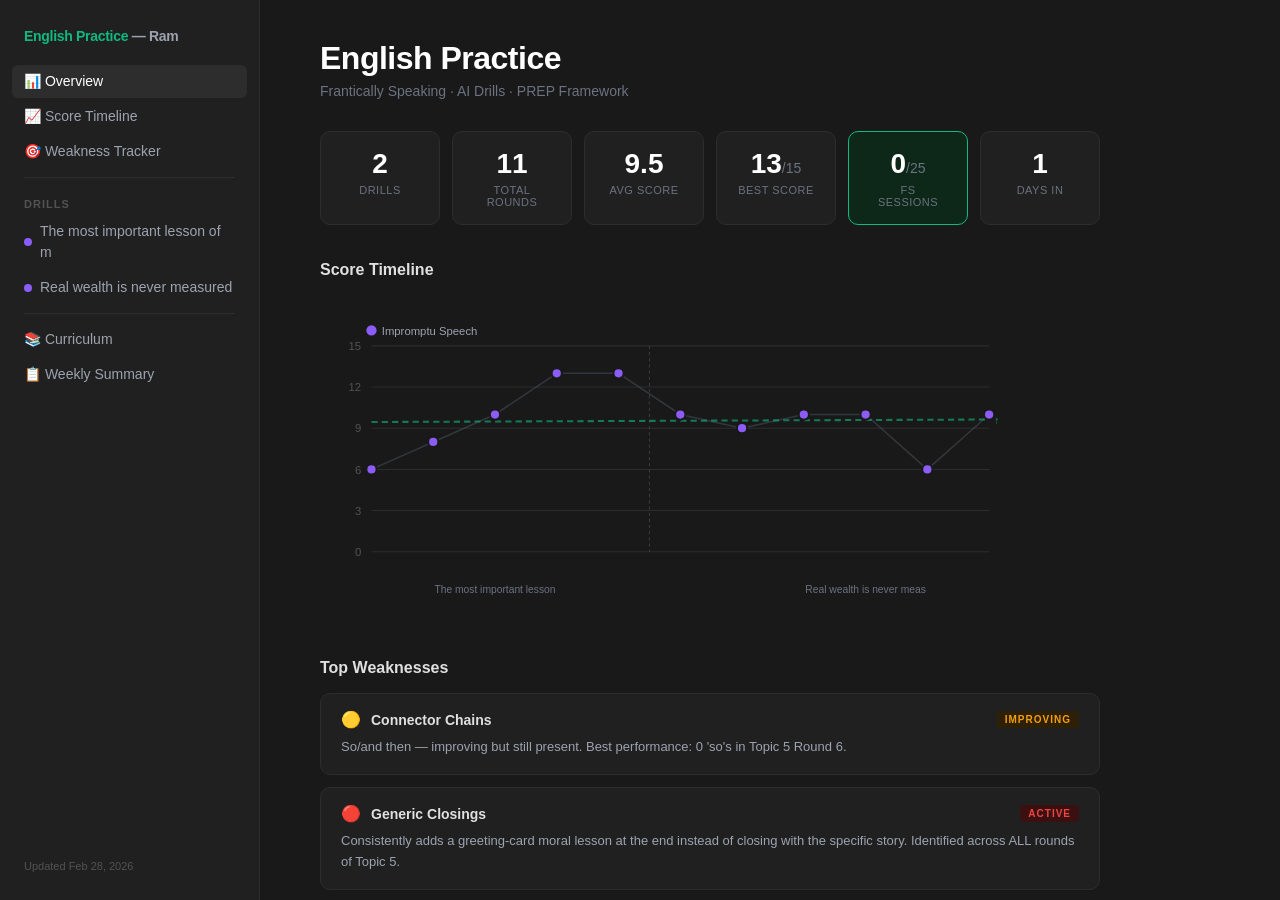
==== index.html @ d9304870 "Initial English Practice dashboard" ====
<!DOCTYPE html>
<html lang="en">
<head>
    <meta charset="UTF-8">
    <meta name="viewport" content="width=device-width, initial-scale=1.0">
    <meta name="robots" content="noindex, nofollow, noarchive">
    <meta name="referrer" content="no-referrer">
    <title>English Practice — Ram's Dashboard</title>
    <style>
        * { margin: 0; padding: 0; box-sizing: border-box; }

        body {
            font-family: -apple-system, BlinkMacSystemFont, 'Segoe UI', Roboto, sans-serif;
            background: #191919;
            color: #e0e0e0;
            height: 100vh;
            overflow: hidden;
        }

        .layout { display: flex; height: 100vh; }

        /* Sidebar */
        .sidebar {
            width: 260px;
            min-width: 260px;
            background: #202020;
            border-right: 1px solid #2d2d2d;
            padding: 20px 12px;
            overflow-y: auto;
            display: flex;
            flex-direction: column;
        }
        .sidebar-brand {
            padding: 8px 12px 20px;
            font-size: 14px;
            font-weight: 700;
            color: #9ca3af;
            letter-spacing: -0.3px;
        }
        .sidebar-brand span { color: #10b981; }
        .sidebar-link {
            display: flex;
            align-items: center;
            gap: 8px;
            padding: 6px 12px;
            margin: 1px 0;
            color: #9ca3af;
            text-decoration: none;
            font-size: 14px;
            border-radius: 6px;
            transition: all 0.15s;
            line-height: 1.5;
            cursor: pointer;
        }
        .sidebar-link:hover { background: #2d2d2d; color: #e0e0e0; }
        .sidebar-link.active { background: #2d2d2d; color: #ffffff; }
        .sidebar-dot {
            width: 8px; height: 8px;
            border-radius: 50%;
            display: inline-block;
            flex-shrink: 0;
        }
        .sidebar-section-label {
            padding: 12px 12px 4px;
            font-size: 11px;
            font-weight: 700;
            color: #525252;
            letter-spacing: 1px;
        }
        .sidebar-divider {
            height: 1px;
            background: #2d2d2d;
            margin: 8px 12px;
        }
        .sidebar-footer {
            margin-top: auto;
            padding: 16px 12px 8px;
            font-size: 11px;
            color: #525252;
        }

        /* Content */
        .content {
            flex: 1;
            overflow-y: auto;
            padding: 40px 60px;
        }

        /* Pages */
        .page {
            display: none;
            max-width: 780px;
            animation: fadeIn 0.2s;
        }
        .page.active { display: block; }
        @keyframes fadeIn { from { opacity: 0; } to { opacity: 1; } }

        .page-title {
            font-size: 32px;
            font-weight: 700;
            color: #ffffff;
            margin-bottom: 6px;
            letter-spacing: -0.5px;
        }
        .page-meta {
            font-size: 14px;
            color: #6b7280;
            margin-bottom: 32px;
        }

        /* Stats Bar */
        .stats-bar {
            display: flex;
            gap: 12px;
            margin-bottom: 36px;
            flex-wrap: wrap;
        }
        .stat-card {
            background: #202020;
            border: 1px solid #2d2d2d;
            border-radius: 10px;
            padding: 16px 20px;
            min-width: 100px;
            flex: 1;
            text-align: center;
        }
        .stat-card.accent {
            border-color: #10b981;
            background: #0d2818;
        }
        .stat-value {
            font-size: 28px;
            font-weight: 700;
            color: #ffffff;
        }
        .stat-max {
            font-size: 14px;
            color: #6b7280;
            font-weight: 400;
        }
        .stat-label {
            font-size: 11px;
            color: #6b7280;
            margin-top: 4px;
            letter-spacing: 0.5px;
            text-transform: uppercase;
        }

        /* Score Chart */
        .score-chart {
            width: 100%;
            max-width: 700px;
            margin: 20px 0;
        }
        .score-dot {
            cursor: pointer;
            transition: r 0.15s;
        }
        .score-dot:hover {
            r: 8;
        }

        /* Tooltip */
        .chart-tooltip {
            position: fixed;
            background: #2d2d2d;
            border: 1px solid #4b5563;
            border-radius: 6px;
            padding: 8px 12px;
            font-size: 12px;
            color: #e0e0e0;
            pointer-events: none;
            display: none;
            z-index: 100;
            white-space: pre-line;
            max-width: 300px;
        }

        /* Weakness Cards */
        .weakness-grid {
            display: flex;
            flex-direction: column;
            gap: 12px;
        }
        .weakness-card {
            background: #202020;
            border: 1px solid #2d2d2d;
            border-radius: 10px;
            padding: 16px 20px;
        }
        .weakness-header {
            display: flex;
            align-items: center;
            gap: 10px;
            margin-bottom: 8px;
        }
        .weakness-icon { font-size: 16px; }
        .weakness-name {
            font-weight: 600;
            color: #e0e0e0;
            font-size: 14px;
            flex: 1;
        }
        .weakness-status {
            font-size: 10px;
            font-weight: 700;
            letter-spacing: 1px;
            padding: 3px 8px;
            border-radius: 4px;
        }
        .status-active { background: #3b1010; color: #ef4444; }
        .status-improving { background: #2d2006; color: #f59e0b; }
        .status-resolved { background: #0d2818; color: #10b981; }
        .weakness-desc {
            font-size: 13px;
            color: #9ca3af;
            line-height: 1.6;
        }

        /* Drill History */
        .drill-item {
            background: #202020;
            border: 1px solid #2d2d2d;
            border-radius: 10px;
            margin-bottom: 10px;
            overflow: hidden;
            cursor: pointer;
            transition: border-color 0.15s;
        }
        .drill-item:hover { border-color: #4b5563; }
        .drill-header {
            display: flex;
            align-items: center;
            gap: 12px;
            padding: 14px 20px;
        }
        .drill-color {
            width: 4px;
            height: 36px;
            border-radius: 2px;
            flex-shrink: 0;
        }
        .drill-info { flex: 1; }
        .drill-topic {
            font-size: 14px;
            font-weight: 600;
            color: #e0e0e0;
        }
        .drill-meta {
            font-size: 12px;
            color: #6b7280;
            margin-top: 2px;
        }
        .drill-chevron {
            color: #525252;
            font-size: 14px;
            transition: transform 0.2s;
        }
        .drill-item.expanded .drill-chevron { transform: rotate(180deg); }
        .drill-details {
            display: none;
            padding: 0 20px 20px 36px;
        }
        .drill-item.expanded .drill-details { display: block; }
        .drill-improvement {
            font-size: 13px;
            color: #10b981;
            margin-bottom: 12px;
            font-weight: 500;
        }
        .drill-key-msg {
            font-size: 13px;
            color: #a78bfa;
            margin-bottom: 16px;
            font-style: italic;
        }

        /* Round Bars */
        .drill-rounds { margin-bottom: 16px; }
        .round-row {
            display: flex;
            align-items: center;
            gap: 10px;
            margin-bottom: 6px;
        }
        .round-label {
            font-size: 11px;
            color: #6b7280;
            width: 60px;
            flex-shrink: 0;
        }
        .round-bar-track {
            flex: 1;
            height: 8px;
            background: #2d2d2d;
            border-radius: 4px;
            overflow: hidden;
        }
        .round-bar-fill {
            height: 100%;
            border-radius: 4px;
            transition: width 0.3s;
        }
        .round-score {
            font-size: 11px;
            color: #9ca3af;
            width: 40px;
            text-align: right;
            flex-shrink: 0;
        }

        /* Corrections */
        .drill-corrections, .drill-remaining {
            font-size: 13px;
            color: #9ca3af;
            margin-bottom: 10px;
            line-height: 1.6;
        }
        .drill-corrections strong { color: #10b981; }
        .drill-remaining strong { color: #f59e0b; }
        .drill-corrections ul, .drill-remaining ul {
            margin: 6px 0 0 20px;
        }
        .drill-corrections li, .drill-remaining li {
            margin-bottom: 4px;
        }

        /* Curriculum */
        .fs-progress { margin-bottom: 24px; }
        .fs-bar-container {
            height: 12px;
            background: #2d2d2d;
            border-radius: 6px;
            overflow: hidden;
            margin-bottom: 8px;
        }
        .fs-bar-fill {
            height: 100%;
            background: linear-gradient(90deg, #10b981, #34d399);
            border-radius: 6px;
            transition: width 0.5s;
        }
        .fs-bar-label {
            font-size: 12px;
            color: #6b7280;
        }

        .module-grid {
            display: grid;
            grid-template-columns: 1fr 1fr;
            gap: 14px;
            margin-bottom: 32px;
        }
        .module-card {
            background: #202020;
            border: 1px solid #2d2d2d;
            border-radius: 10px;
            padding: 18px;
        }
        .module-header {
            display: flex;
            justify-content: space-between;
            align-items: center;
            margin-bottom: 6px;
        }
        .module-num {
            font-size: 11px;
            font-weight: 700;
            color: #525252;
            letter-spacing: 1px;
            text-transform: uppercase;
        }
        .module-badge {
            font-size: 10px;
            font-weight: 600;
            padding: 2px 8px;
            border-radius: 4px;
        }
        .module-badge.drillable { background: #0d2818; color: #10b981; }
        .module-badge.coach-only { background: #1e1b4b; color: #818cf8; }
        .module-title {
            font-size: 15px;
            font-weight: 600;
            color: #e0e0e0;
            margin-bottom: 10px;
        }
        .module-items {
            font-size: 12px;
            color: #9ca3af;
            line-height: 1.7;
            margin-left: 16px;
        }

        /* Oxford Scores */
        .oxford-section {
            margin-bottom: 32px;
        }
        .oxford-section h3 {
            font-size: 16px;
            color: #e0e0e0;
            margin-bottom: 12px;
        }
        .oxford-table {
            width: 100%;
            border-collapse: collapse;
            font-size: 13px;
        }
        .oxford-table th {
            text-align: left;
            padding: 8px 12px;
            border-bottom: 2px solid #2d2d2d;
            color: #6b7280;
            font-size: 11px;
            text-transform: uppercase;
            letter-spacing: 0.5px;
        }
        .oxford-table td {
            padding: 10px 12px;
            border-bottom: 1px solid #2d2d2d;
            color: #e0e0e0;
        }
        .cefr-badge {
            background: #1e3a5f;
            color: #60a5fa;
            padding: 2px 10px;
            border-radius: 4px;
            font-size: 12px;
            font-weight: 600;
        }

        /* Weekly */
        .weekly-heading {
            font-size: 16px;
            color: #e0e0e0;
            margin: 20px 0 10px;
        }
        .weekly-subheading {
            font-size: 14px;
            color: #9ca3af;
            margin: 14px 0 8px;
        }
        .weekly-item {
            font-size: 13px;
            color: #9ca3af;
            padding: 4px 0;
            line-height: 1.6;
        }
        .weekly-item strong { color: #e0e0e0; }
        .weekly-note {
            font-size: 13px;
            color: #e0e0e0;
            margin: 8px 0;
        }
        .weekly-text {
            font-size: 13px;
            color: #9ca3af;
            line-height: 1.6;
            margin: 4px 0;
        }
        .weekly-table-row {
            font-size: 12px;
            color: #9ca3af;
            padding: 6px 12px;
            background: #202020;
            border-radius: 4px;
            margin: 2px 0;
        }

        /* Empty State */
        .empty-state {
            text-align: center;
            padding: 40px;
            color: #525252;
            font-size: 14px;
        }

        /* Mobile */
        @media (max-width: 768px) {
            .sidebar { display: none; }
            .content { padding: 20px; }
            .stats-bar { flex-direction: column; }
            .stat-card { min-width: auto; }
            .module-grid { grid-template-columns: 1fr; }
            .page-title { font-size: 24px; }
        }

        /* Mobile nav toggle */
        .mobile-nav {
            display: none;
            position: fixed;
            top: 0; left: 0; right: 0;
            background: #202020;
            padding: 12px 16px;
            z-index: 50;
            border-bottom: 1px solid #2d2d2d;
        }
        .mobile-nav button {
            background: none;
            border: 1px solid #4b5563;
            color: #e0e0e0;
            padding: 6px 14px;
            border-radius: 6px;
            font-size: 13px;
            cursor: pointer;
            margin-right: 6px;
        }
        .mobile-nav button.active {
            background: #2d2d2d;
            border-color: #10b981;
        }
        @media (max-width: 768px) {
            .mobile-nav { display: flex; gap: 4px; overflow-x: auto; }
            .content { padding-top: 60px; }
        }
    </style>
</head>
<body>
    <div class="chart-tooltip" id="tooltip"></div>

    <div class="mobile-nav">
        <button class="active" onclick="showSection('overview')">Overview</button>
        <button onclick="showSection('timeline')">Scores</button>
        <button onclick="showSection('weaknesses')">Weaknesses</button>
        <button onclick="showSection('drills')">Drills</button>
        <button onclick="showSection('curriculum')">Curriculum</button>
    </div>

    <div class="layout">
        <div class="sidebar">
            <div class="sidebar-brand"><span>English Practice</span> — Ram</div>
            <a href="#overview" class="sidebar-link active" onclick="showSection('overview')">📊 Overview</a>
<a href="#timeline" class="sidebar-link" onclick="showSection('timeline')">📈 Score Timeline</a>
<a href="#weaknesses" class="sidebar-link" onclick="showSection('weaknesses')">🎯 Weakness Tracker</a>
<div class="sidebar-divider"></div>
<div class="sidebar-section-label">DRILLS</div>
<a href="#drill-0" class="sidebar-link" onclick="showSection('drills'); scrollToDrill(0)"><span class="sidebar-dot" style="background:#8b5cf6;"></span> The most important lesson of m</a>
<a href="#drill-1" class="sidebar-link" onclick="showSection('drills'); scrollToDrill(1)"><span class="sidebar-dot" style="background:#8b5cf6;"></span> Real wealth is never measured </a>
<div class="sidebar-divider"></div>
<a href="#curriculum" class="sidebar-link" onclick="showSection('curriculum')">📚 Curriculum</a>
<a href="#weekly" class="sidebar-link" onclick="showSection('weekly')">📋 Weekly Summary</a>

            <div class="sidebar-footer">Updated Feb 28, 2026</div>
        </div>
        <div class="content">

            <!-- Overview -->
            <div class="page active" id="overview">
                <div class="page-title">English Practice</div>
                <div class="page-meta">Frantically Speaking · AI Drills · PREP Framework</div>
                
    <div class="stats-bar">
        <div class="stat-card">
            <div class="stat-value">2</div>
            <div class="stat-label">Drills</div>
        </div>
        <div class="stat-card">
            <div class="stat-value">11</div>
            <div class="stat-label">Total Rounds</div>
        </div>
        <div class="stat-card">
            <div class="stat-value">9.5</div>
            <div class="stat-label">Avg Score</div>
        </div>
        <div class="stat-card">
            <div class="stat-value">13<span class="stat-max">/15</span></div>
            <div class="stat-label">Best Score</div>
        </div>
        <div class="stat-card accent">
            <div class="stat-value">0<span class="stat-max">/25</span></div>
            <div class="stat-label">FS Sessions</div>
        </div>
        <div class="stat-card">
            <div class="stat-value">1</div>
            <div class="stat-label">Days In</div>
        </div>
    </div>
    
                <div style="margin-bottom: 32px;">
                    <h3 style="font-size: 16px; color: #e0e0e0; margin-bottom: 16px;">Score Timeline</h3>
                    
    <svg viewBox="0 0 680 280" class="score-chart">
        <circle cx="50" cy="15" r="5" fill="#8b5cf6"/><text x="60" y="19" fill="#9ca3af" font-size="11">Impromptu Speech</text>
        <line x1="50" y1="230.0" x2="650" y2="230.0" stroke="#2d2d2d" stroke-width="1"/>
<text x="40" y="234.0" fill="#525252" font-size="11" text-anchor="end">0</text>
<line x1="50" y1="190.0" x2="650" y2="190.0" stroke="#2d2d2d" stroke-width="1"/>
<text x="40" y="194.0" fill="#525252" font-size="11" text-anchor="end">3</text>
<line x1="50" y1="150.0" x2="650" y2="150.0" stroke="#2d2d2d" stroke-width="1"/>
<text x="40" y="154.0" fill="#525252" font-size="11" text-anchor="end">6</text>
<line x1="50" y1="110.0" x2="650" y2="110.0" stroke="#2d2d2d" stroke-width="1"/>
<text x="40" y="114.0" fill="#525252" font-size="11" text-anchor="end">9</text>
<line x1="50" y1="70.0" x2="650" y2="70.0" stroke="#2d2d2d" stroke-width="1"/>
<text x="40" y="74.0" fill="#525252" font-size="11" text-anchor="end">12</text>
<line x1="50" y1="30.0" x2="650" y2="30.0" stroke="#2d2d2d" stroke-width="1"/>
<text x="40" y="34.0" fill="#525252" font-size="11" text-anchor="end">15</text>

        <line x1="320.0" y1="30" x2="320.0" y2="230" stroke="#3d3d3d" stroke-width="1" stroke-dasharray="3,3"/>

        <path d="M 50.0 150.0 L 110.0 123.33333333333333 L 170.0 96.66666666666669 L 230.0 56.66666666666666 L 290.0 56.66666666666666 L 350.0 96.66666666666669 L 410.0 110.0 L 470.0 96.66666666666669 L 530.0 96.66666666666669 L 590.0 150.0 L 650.0 96.66666666666669" fill="none" stroke="#4b5563" stroke-width="1.5" opacity="0.5"/>
        <line x1="50" y1="103.93939393939395" x2="650" y2="101.51515151515153" stroke="#10b981" stroke-width="2" stroke-dasharray="6,4" opacity="0.6"/>
        <text x="655" y="105.51515151515153" fill="#10b981" font-size="10" opacity="0.8">↑</text>
        <circle cx="50.0" cy="150.0" r="5" fill="#8b5cf6" stroke="#191919" stroke-width="2" class="score-dot" data-tip="The most important lesson of my life so  — Round 1\nScore: 6/15 (S:2 C:2 I:2)"/>
<circle cx="110.0" cy="123.33333333333333" r="5" fill="#8b5cf6" stroke="#191919" stroke-width="2" class="score-dot" data-tip="The most important lesson of my life so  — Round 2\nScore: 8/15 (S:3 C:2 I:3)"/>
<circle cx="170.0" cy="96.66666666666669" r="5" fill="#8b5cf6" stroke="#191919" stroke-width="2" class="score-dot" data-tip="The most important lesson of my life so  — Round 3\nScore: 10/15 (S:4 C:3 I:3)"/>
<circle cx="230.0" cy="56.66666666666666" r="5" fill="#8b5cf6" stroke="#191919" stroke-width="2" class="score-dot" data-tip="The most important lesson of my life so  — Round 4\nScore: 13/15 (S:5 C:4 I:4)"/>
<circle cx="290.0" cy="56.66666666666666" r="5" fill="#8b5cf6" stroke="#191919" stroke-width="2" class="score-dot" data-tip="The most important lesson of my life so  — Round 5\nScore: 13/15 (S:5 C:4 I:4)"/>
<circle cx="350.0" cy="96.66666666666669" r="5" fill="#8b5cf6" stroke="#191919" stroke-width="2" class="score-dot" data-tip="Real wealth is never measured in money o — Round 1\nScore: 10/15 (S:4 C:3 I:3)"/>
<circle cx="410.0" cy="110.0" r="5" fill="#8b5cf6" stroke="#191919" stroke-width="2" class="score-dot" data-tip="Real wealth is never measured in money o — Round 2\nScore: 9/15 (S:4 C:2 I:3)"/>
<circle cx="470.0" cy="96.66666666666669" r="5" fill="#8b5cf6" stroke="#191919" stroke-width="2" class="score-dot" data-tip="Real wealth is never measured in money o — Round 3\nScore: 10/15 (S:4 C:3 I:3)"/>
<circle cx="530.0" cy="96.66666666666669" r="5" fill="#8b5cf6" stroke="#191919" stroke-width="2" class="score-dot" data-tip="Real wealth is never measured in money o — Round 4\nScore: 10/15 (S:4 C:3 I:3)"/>
<circle cx="590.0" cy="150.0" r="5" fill="#8b5cf6" stroke="#191919" stroke-width="2" class="score-dot" data-tip="Real wealth is never measured in money o — Round 5\nScore: 6/15 (S:2 C:2 I:2)"/>
<circle cx="650.0" cy="96.66666666666669" r="5" fill="#8b5cf6" stroke="#191919" stroke-width="2" class="score-dot" data-tip="Real wealth is never measured in money o — Round 6\nScore: 10/15 (S:4 C:3 I:3)"/>

        <text x="170.0" y="270" fill="#6b7280" font-size="10" text-anchor="middle">The most important lesson</text>
<text x="530.0" y="270" fill="#6b7280" font-size="10" text-anchor="middle">Real wealth is never meas</text>

    </svg>
    
                </div>
                <h3 style="font-size: 16px; color: #e0e0e0; margin-bottom: 16px;">Top Weaknesses</h3>
                <div class="weakness-grid">
                    
        <div class="weakness-card">
            <div class="weakness-header">
                <span class="weakness-icon">🟡</span>
                <span class="weakness-name">Connector Chains</span>
                <span class="weakness-status status-improving">IMPROVING</span>
            </div>
            <div class="weakness-desc">So/and then — improving but still present. Best performance: 0 'so's in Topic 5 Round 6.</div>
        </div>
        
        <div class="weakness-card">
            <div class="weakness-header">
                <span class="weakness-icon">🔴</span>
                <span class="weakness-name">Generic Closings</span>
                <span class="weakness-status status-active">ACTIVE</span>
            </div>
            <div class="weakness-desc">Consistently adds a greeting-card moral lesson at the end instead of closing with the specific story. Identified across ALL rounds of Topic 5.</div>
        </div>
        
        <div class="weakness-card">
            <div class="weakness-header">
                <span class="weakness-icon">🔴</span>
                <span class="weakness-name">Word Confusion</span>
                <span class="weakness-status status-active">ACTIVE</span>
            </div>
            <div class="weakness-desc">'Position' vs 'possessions', 'angers' vs 'encourages'. Common L1 interference patterns.</div>
        </div>
        
        <div class="weakness-card">
            <div class="weakness-header">
                <span class="weakness-icon">🔴</span>
                <span class="weakness-name">Tense Consistency</span>
                <span class="weakness-status status-active">ACTIVE</span>
            </div>
            <div class="weakness-desc">Switches between past and present when telling stories. Needs to lock into past tense for narratives.</div>
        </div>
        
        <div class="weakness-card">
            <div class="weakness-header">
                <span class="weakness-icon">🟠</span>
                <span class="weakness-name">Overthinking</span>
                <span class="weakness-status status-active">ACTIVE</span>
            </div>
            <div class="weakness-desc">More rounds ≠ better. Round 5 of Topic 5 scored lowest (6/15) due to over-explaining. Best speeches are shorter.</div>
        </div>
        
                </div>
            </div>

            <!-- Score Timeline (full page) -->
            <div class="page" id="timeline">
                <div class="page-title">Score Timeline</div>
                <div class="page-meta">Every round of every drill, color-coded by type</div>
                
    <svg viewBox="0 0 680 280" class="score-chart">
        <circle cx="50" cy="15" r="5" fill="#8b5cf6"/><text x="60" y="19" fill="#9ca3af" font-size="11">Impromptu Speech</text>
        <line x1="50" y1="230.0" x2="650" y2="230.0" stroke="#2d2d2d" stroke-width="1"/>
<text x="40" y="234.0" fill="#525252" font-size="11" text-anchor="end">0</text>
<line x1="50" y1="190.0" x2="650" y2="190.0" stroke="#2d2d2d" stroke-width="1"/>
<text x="40" y="194.0" fill="#525252" font-size="11" text-anchor="end">3</text>
<line x1="50" y1="150.0" x2="650" y2="150.0" stroke="#2d2d2d" stroke-width="1"/>
<text x="40" y="154.0" fill="#525252" font-size="11" text-anchor="end">6</text>
<line x1="50" y1="110.0" x2="650" y2="110.0" stroke="#2d2d2d" stroke-width="1"/>
<text x="40" y="114.0" fill="#525252" font-size="11" text-anchor="end">9</text>
<line x1="50" y1="70.0" x2="650" y2="70.0" stroke="#2d2d2d" stroke-width="1"/>
<text x="40" y="74.0" fill="#525252" font-size="11" text-anchor="end">12</text>
<line x1="50" y1="30.0" x2="650" y2="30.0" stroke="#2d2d2d" stroke-width="1"/>
<text x="40" y="34.0" fill="#525252" font-size="11" text-anchor="end">15</text>

        <line x1="320.0" y1="30" x2="320.0" y2="230" stroke="#3d3d3d" stroke-width="1" stroke-dasharray="3,3"/>

        <path d="M 50.0 150.0 L 110.0 123.33333333333333 L 170.0 96.66666666666669 L 230.0 56.66666666666666 L 290.0 56.66666666666666 L 350.0 96.66666666666669 L 410.0 110.0 L 470.0 96.66666666666669 L 530.0 96.66666666666669 L 590.0 150.0 L 650.0 96.66666666666669" fill="none" stroke="#4b5563" stroke-width="1.5" opacity="0.5"/>
        <line x1="50" y1="103.93939393939395" x2="650" y2="101.51515151515153" stroke="#10b981" stroke-width="2" stroke-dasharray="6,4" opacity="0.6"/>
        <text x="655" y="105.51515151515153" fill="#10b981" font-size="10" opacity="0.8">↑</text>
        <circle cx="50.0" cy="150.0" r="5" fill="#8b5cf6" stroke="#191919" stroke-width="2" class="score-dot" data-tip="The most important lesson of my life so  — Round 1\nScore: 6/15 (S:2 C:2 I:2)"/>
<circle cx="110.0" cy="123.33333333333333" r="5" fill="#8b5cf6" stroke="#191919" stroke-width="2" class="score-dot" data-tip="The most important lesson of my life so  — Round 2\nScore: 8/15 (S:3 C:2 I:3)"/>
<circle cx="170.0" cy="96.66666666666669" r="5" fill="#8b5cf6" stroke="#191919" stroke-width="2" class="score-dot" data-tip="The most important lesson of my life so  — Round 3\nScore: 10/15 (S:4 C:3 I:3)"/>
<circle cx="230.0" cy="56.66666666666666" r="5" fill="#8b5cf6" stroke="#191919" stroke-width="2" class="score-dot" data-tip="The most important lesson of my life so  — Round 4\nScore: 13/15 (S:5 C:4 I:4)"/>
<circle cx="290.0" cy="56.66666666666666" r="5" fill="#8b5cf6" stroke="#191919" stroke-width="2" class="score-dot" data-tip="The most important lesson of my life so  — Round 5\nScore: 13/15 (S:5 C:4 I:4)"/>
<circle cx="350.0" cy="96.66666666666669" r="5" fill="#8b5cf6" stroke="#191919" stroke-width="2" class="score-dot" data-tip="Real wealth is never measured in money o — Round 1\nScore: 10/15 (S:4 C:3 I:3)"/>
<circle cx="410.0" cy="110.0" r="5" fill="#8b5cf6" stroke="#191919" stroke-width="2" class="score-dot" data-tip="Real wealth is never measured in money o — Round 2\nScore: 9/15 (S:4 C:2 I:3)"/>
<circle cx="470.0" cy="96.66666666666669" r="5" fill="#8b5cf6" stroke="#191919" stroke-width="2" class="score-dot" data-tip="Real wealth is never measured in money o — Round 3\nScore: 10/15 (S:4 C:3 I:3)"/>
<circle cx="530.0" cy="96.66666666666669" r="5" fill="#8b5cf6" stroke="#191919" stroke-width="2" class="score-dot" data-tip="Real wealth is never measured in money o — Round 4\nScore: 10/15 (S:4 C:3 I:3)"/>
<circle cx="590.0" cy="150.0" r="5" fill="#8b5cf6" stroke="#191919" stroke-width="2" class="score-dot" data-tip="Real wealth is never measured in money o — Round 5\nScore: 6/15 (S:2 C:2 I:2)"/>
<circle cx="650.0" cy="96.66666666666669" r="5" fill="#8b5cf6" stroke="#191919" stroke-width="2" class="score-dot" data-tip="Real wealth is never measured in money o — Round 6\nScore: 10/15 (S:4 C:3 I:3)"/>

        <text x="170.0" y="270" fill="#6b7280" font-size="10" text-anchor="middle">The most important lesson</text>
<text x="530.0" y="270" fill="#6b7280" font-size="10" text-anchor="middle">Real wealth is never meas</text>

    </svg>
    
            </div>

            <!-- Weakness Tracker -->
            <div class="page" id="weaknesses">
                <div class="page-title">Weakness Tracker</div>
                <div class="page-meta">Recurring patterns identified across drills</div>
                <div class="weakness-grid">
                    
        <div class="weakness-card">
            <div class="weakness-header">
                <span class="weakness-icon">🟡</span>
                <span class="weakness-name">Connector Chains</span>
                <span class="weakness-status status-improving">IMPROVING</span>
            </div>
            <div class="weakness-desc">So/and then — improving but still present. Best performance: 0 'so's in Topic 5 Round 6.</div>
        </div>
        
        <div class="weakness-card">
            <div class="weakness-header">
                <span class="weakness-icon">🔴</span>
                <span class="weakness-name">Generic Closings</span>
                <span class="weakness-status status-active">ACTIVE</span>
            </div>
            <div class="weakness-desc">Consistently adds a greeting-card moral lesson at the end instead of closing with the specific story. Identified across ALL rounds of Topic 5.</div>
        </div>
        
        <div class="weakness-card">
            <div class="weakness-header">
                <span class="weakness-icon">🔴</span>
                <span class="weakness-name">Word Confusion</span>
                <span class="weakness-status status-active">ACTIVE</span>
            </div>
            <div class="weakness-desc">'Position' vs 'possessions', 'angers' vs 'encourages'. Common L1 interference patterns.</div>
        </div>
        
        <div class="weakness-card">
            <div class="weakness-header">
                <span class="weakness-icon">🔴</span>
                <span class="weakness-name">Tense Consistency</span>
                <span class="weakness-status status-active">ACTIVE</span>
            </div>
            <div class="weakness-desc">Switches between past and present when telling stories. Needs to lock into past tense for narratives.</div>
        </div>
        
        <div class="weakness-card">
            <div class="weakness-header">
                <span class="weakness-icon">🟠</span>
                <span class="weakness-name">Overthinking</span>
                <span class="weakness-status status-active">ACTIVE</span>
            </div>
            <div class="weakness-desc">More rounds ≠ better. Round 5 of Topic 5 scored lowest (6/15) due to over-explaining. Best speeches are shorter.</div>
        </div>
        
                </div>
            </div>

            <!-- Drill History -->
            <div class="page" id="drills">
                <div class="page-title">Drill History</div>
                <div class="page-meta">Click to expand round-by-round details</div>
                
        <div class="drill-item" onclick="this.classList.toggle('expanded')">
            <div class="drill-header">
                <div class="drill-color" style="background: #8b5cf6;"></div>
                <div class="drill-info">
                    <div class="drill-topic">The most important lesson of my life so far</div>
                    <div class="drill-meta">Impromptu Speech · 2026-02-27 · 5 rounds · PREP (Point, Reason, Example, Point)</div>
                </div>
                <div class="drill-chevron">▾</div>
            </div>
            <div class="drill-details">
                <div class="drill-improvement">+7 (6 → 13, consistent at 13)</div>
                <div class="drill-key-msg">💡 Happiness should come from within, not from depending on others</div>
                <div class="drill-rounds">
                    
                <div class="round-row">
                    <span class="round-label">Round 1</span>
                    <div class="round-bar-track">
                        <div class="round-bar-fill" style="width: 40%; background: #8b5cf6;"></div>
                    </div>
                    <span class="round-score">6/15</span>
                </div>
                
                <div class="round-row">
                    <span class="round-label">Round 2</span>
                    <div class="round-bar-track">
                        <div class="round-bar-fill" style="width: 53%; background: #8b5cf6;"></div>
                    </div>
                    <span class="round-score">8/15</span>
                </div>
                
                <div class="round-row">
                    <span class="round-label">Round 3</span>
                    <div class="round-bar-track">
                        <div class="round-bar-fill" style="width: 66%; background: #8b5cf6;"></div>
                    </div>
                    <span class="round-score">10/15</span>
                </div>
                
                <div class="round-row">
                    <span class="round-label">Round 4</span>
                    <div class="round-bar-track">
                        <div class="round-bar-fill" style="width: 86%; background: #8b5cf6;"></div>
                    </div>
                    <span class="round-score">13/15</span>
                </div>
                
                <div class="round-row">
                    <span class="round-label">Round 5</span>
                    <div class="round-bar-track">
                        <div class="round-bar-fill" style="width: 86%; background: #8b5cf6;"></div>
                    </div>
                    <span class="round-score">13/15</span>
                </div>
                
                </div>
                <div class="drill-corrections"><strong>Corrections Applied:</strong><ul><li>Stopped circular answers — picked one idea and stuck with it</li><li>Added specific personal story instead of generic statements</li><li>Reduced connector chains (so/and then) from 8+ to 1</li><li>Clean PREP structure by Round 4</li></ul></div>
                <div class="drill-remaining"><strong>Still Working On:</strong> Closing still hedges — needs to end with conviction, not softening</div>
            </div>
        </div>
        
        <div class="drill-item" onclick="this.classList.toggle('expanded')">
            <div class="drill-header">
                <div class="drill-color" style="background: #8b5cf6;"></div>
                <div class="drill-info">
                    <div class="drill-topic">Real wealth is never measured in money or possessions</div>
                    <div class="drill-meta">Impromptu Speech · 2026-02-27 · 6 rounds · PREP (Point, Reason, Example, Point)</div>
                </div>
                <div class="drill-chevron">▾</div>
            </div>
            <div class="drill-details">
                <div class="drill-improvement">Baseline 10, dipped to 6 (overthinking), recovered to 10</div>
                <div class="drill-key-msg">💡 Real wealth is kindness — cricket story, brother who encouraged him</div>
                <div class="drill-rounds">
                    
                <div class="round-row">
                    <span class="round-label">Round 1</span>
                    <div class="round-bar-track">
                        <div class="round-bar-fill" style="width: 66%; background: #8b5cf6;"></div>
                    </div>
                    <span class="round-score">10/15</span>
                </div>
                
                <div class="round-row">
                    <span class="round-label">Round 2</span>
                    <div class="round-bar-track">
                        <div class="round-bar-fill" style="width: 60%; background: #8b5cf6;"></div>
                    </div>
                    <span class="round-score">9/15</span>
                </div>
                
                <div class="round-row">
                    <span class="round-label">Round 3</span>
                    <div class="round-bar-track">
                        <div class="round-bar-fill" style="width: 66%; background: #8b5cf6;"></div>
                    </div>
                    <span class="round-score">10/15</span>
                </div>
                
                <div class="round-row">
                    <span class="round-label">Round 4</span>
                    <div class="round-bar-track">
                        <div class="round-bar-fill" style="width: 66%; background: #8b5cf6;"></div>
                    </div>
                    <span class="round-score">10/15</span>
                </div>
                
                <div class="round-row">
                    <span class="round-label">Round 5</span>
                    <div class="round-bar-track">
                        <div class="round-bar-fill" style="width: 40%; background: #8b5cf6;"></div>
                    </div>
                    <span class="round-score">6/15</span>
                </div>
                
                <div class="round-row">
                    <span class="round-label">Round 6</span>
                    <div class="round-bar-track">
                        <div class="round-bar-fill" style="width: 66%; background: #8b5cf6;"></div>
                    </div>
                    <span class="round-score">10/15</span>
                </div>
                
                </div>
                <div class="drill-corrections"><strong>Corrections Applied:</strong><ul><li>Fixed 'angers' to 'encourages' (meaning-changing word error)</li><li>Added specific person and story (cricket brother)</li><li>Eliminated 'so' starters by Round 6 (zero in Round 6)</li><li>PREP structure consistent</li></ul></div>
                <div class="drill-remaining"><strong>Still Working On:</strong><ul><li>Keeps adding generic moral lesson at the end instead of trusting the story to land</li><li>'Position' vs 'possessions' — corrected 4 times, not yet fixed</li><li>Past tense slips ('I love' instead of 'I loved', 'though I am' instead of 'though I was')</li><li>Overthinking leads to longer/weaker responses (Round 5 = 6/15)</li></ul></div>
            </div>
        </div>
        
            </div>

            <!-- Curriculum -->
            <div class="page" id="curriculum">
                <div class="page-title">Frantically Speaking</div>
                <div class="page-meta">25-session 1:1 program with Coach Chaitu</div>
                
    <div class="fs-progress">
        <div class="fs-bar-container">
            <div class="fs-bar-fill" style="width: 0%;"></div>
        </div>
        <div class="fs-bar-label">0 / 25 sessions completed (0%)</div>
    </div>
    <div class="module-grid">
        
        <div class="module-card">
            <div class="module-header">
                <span class="module-num">Module 1</span>
                <span class="module-badge drillable">AI + Coach</span>
            </div>
            <div class="module-title">Confident Communication &amp; Habit Formation</div>
            <ul class="module-items"><li>3 C's of public speaking: Confidence, Clarity, Conciseness</li><li>Communication skills myths &amp; mistakes</li><li>Structuring content to express thoughts in the most effective way</li><li>Getting rid of umm's and ahh's (and other filler words)</li><li>Habit Formation — Applying techniques from Atomic Habits</li></ul>
        </div>
        
        <div class="module-card">
            <div class="module-header">
                <span class="module-num">Module 2</span>
                <span class="module-badge drillable">AI + Coach</span>
            </div>
            <div class="module-title">Grammar — Language Learning &amp; Acquisition</div>
            <ul class="module-items"><li>Understanding grammar sequence</li><li>Getting rid of common grammatical sins</li><li>Parts of speech</li><li>Sentence formation</li><li>Daily mini-tasks for acquiring and learning grammar usage</li></ul>
        </div>
        
        <div class="module-card">
            <div class="module-header">
                <span class="module-num">Module 3</span>
                <span class="module-badge drillable">AI + Coach</span>
            </div>
            <div class="module-title">Vocabulary &amp; Business English</div>
            <ul class="module-items"><li>Expanding current vocabulary</li><li>Active and Passive Voice</li><li>Power Words and Positive Phrasing</li><li>Business words, phrases, and idioms</li><li>Business Tenses</li></ul>
        </div>
        
        <div class="module-card">
            <div class="module-header">
                <span class="module-num">Module 4</span>
                <span class="module-badge coach-only">Coach Only</span>
            </div>
            <div class="module-title">Body Language &amp; Listening Skills</div>
            <ul class="module-items"><li>Power poses to look more commanding while speaking</li><li>Functional gesturing — how to use your hands correctly while speaking</li><li>Understanding the power &amp; use of facial expressions</li><li>Understanding Active and Deep Listening</li></ul>
        </div>
        
        <div class="module-card">
            <div class="module-header">
                <span class="module-num">Module 5</span>
                <span class="module-badge coach-only">Coach Only</span>
            </div>
            <div class="module-title">Pronunciation &amp; Accent Neutralization</div>
            <ul class="module-items"><li>Syllable Stress and Word Stress</li><li>Understanding 44 Phonemes</li><li>Noun and Verb Stress</li><li>Getting rid of accent flaws</li><li>Neutralize your accent to sound more polished</li><li>URL: https://edition.cnn.com/audio</li><li>Listen to CNN audio daily for at least 15 minutes</li><li>Focus on how anchors structure sentences, transitions, and vocabulary</li><li>URL: https://www.oxfordonlineenglish.com/english-level-test</li><li>Take all tests:</li><li>Record scores in `progress/weekly_summary.md`</li><li>Topic 1: &quot;Will Artificial Intelligence replace most human jobs?&quot;</li><li>Topic 2: &quot;The impact of social media on mental health&quot;</li><li>Practice structuring 2-minute responses for each</li></ul>
        </div>
        
    </div>
    
                
    <div class="oxford-section">
        <h3>Oxford Baseline Assessment</h3>
        <table class="oxford-table">
            <thead><tr><th>Test</th><th>Score</th><th>%</th><th>CEFR</th></tr></thead>
            <tbody>
        <tr>
            <td>Listening</td>
            <td>18/24</td>
            <td>75%</td>
            <td><span class="cefr-badge">B1 (Intermediate)</span></td>
        </tr>
        
        <tr>
            <td>Vocabulary</td>
            <td>24/40</td>
            <td>60%</td>
            <td><span class="cefr-badge">B1 (Intermediate)</span></td>
        </tr>
        
        <tr>
            <td>Grammar</td>
            <td>31/40</td>
            <td>77.5%</td>
            <td><span class="cefr-badge">B1 (Intermediate)</span></td>
        </tr>
        </tbody>
        </table>
    </div>
    
            </div>

            <!-- Weekly Summary -->
            <div class="page" id="weekly">
                <div class="page-title">Weekly Summary</div>
                <div class="page-meta">Updated every Sunday during weekly review</div>
                <p class="weekly-text">Track weekly progress here. Updated every Sunday during weekly session.</p><p class="weekly-text">---</p><h3 class="weekly-heading">Baseline Assessment — Feb 22, 2026 (Oxford Online English)</h3><div class="weekly-table-row">Test · Score · Percentage · CEFR Level</div><p class="weekly-text">|------|-------|-----------|------------|</p><div class="weekly-table-row">Listening · 18/24 · 75% · B1 (Intermediate)</div><div class="weekly-table-row">Vocabulary · 24/40 · 60% · B1 (Intermediate)</div><div class="weekly-table-row">Grammar · 31/40 · 77.5% · B1 (Intermediate)</div><div class="weekly-table-row">Reading · — · — · Not taken yet</div><p class="weekly-text">**Summary:** Solid B1 across the board. Listening &gt; Vocabulary. Goal is to reach B2 (Upper Intermediate) by end of Frantically Speaking program.</p><p class="weekly-text">---</p>
            </div>

        </div>
    </div>

    <script>
        function showSection(id) {
            document.querySelectorAll('.page').forEach(p => p.classList.remove('active'));
            document.querySelectorAll('.sidebar-link').forEach(l => l.classList.remove('active'));
            const page = document.getElementById(id);
            if (page) page.classList.add('active');
            const link = document.querySelector(`[onclick*="'${id}'"]`);
            if (link) link.classList.add('active');
            // Mobile buttons
            document.querySelectorAll('.mobile-nav button').forEach(b => b.classList.remove('active'));
            const mBtn = document.querySelector(`.mobile-nav button[onclick*="'${id}'"]`);
            if (mBtn) mBtn.classList.add('active');
        }

        function scrollToDrill(i) {
            setTimeout(() => {
                const items = document.querySelectorAll('.drill-item');
                if (items[i]) {
                    items[i].scrollIntoView({ behavior: 'smooth', block: 'center' });
                    items[i].classList.add('expanded');
                }
            }, 100);
        }

        // Tooltip for score dots
        const tooltip = document.getElementById('tooltip');
        document.querySelectorAll('.score-dot').forEach(dot => {
            dot.addEventListener('mouseenter', e => {
                tooltip.textContent = dot.getAttribute('data-tip').replace(/\\n/g, '\n');
                tooltip.style.display = 'block';
                tooltip.style.left = e.clientX + 12 + 'px';
                tooltip.style.top = e.clientY - 10 + 'px';
            });
            dot.addEventListener('mouseleave', () => {
                tooltip.style.display = 'none';
            });
            dot.addEventListener('mousemove', e => {
                tooltip.style.left = e.clientX + 12 + 'px';
                tooltip.style.top = e.clientY - 10 + 'px';
            });
        });
    </script>
</body>
</html>
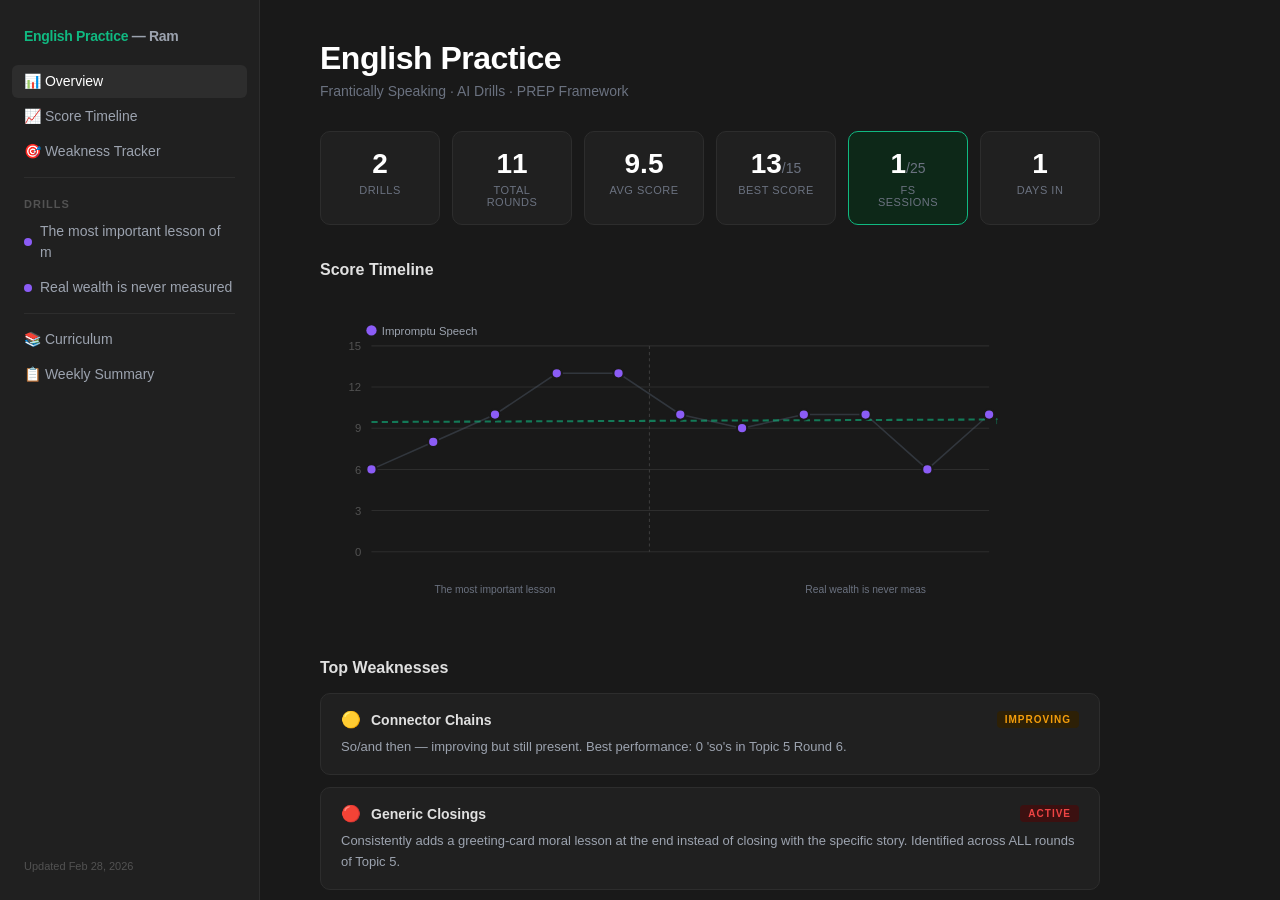
==== commit ba20b4fe: "Update: Session 1 completed (1/25)" ====
--- a/index.html
+++ b/index.html
@@ -566,7 +566,7 @@
             <div class="stat-label">Best Score</div>
         </div>
         <div class="stat-card accent">
-            <div class="stat-value">0<span class="stat-max">/25</span></div>
+            <div class="stat-value">1<span class="stat-max">/25</span></div>
             <div class="stat-label">FS Sessions</div>
         </div>
         <div class="stat-card">
@@ -907,9 +907,9 @@
                 
     <div class="fs-progress">
         <div class="fs-bar-container">
-            <div class="fs-bar-fill" style="width: 0%;"></div>
-        </div>
-        <div class="fs-bar-label">0 / 25 sessions completed (0%)</div>
+            <div class="fs-bar-fill" style="width: 4%;"></div>
+        </div>
+        <div class="fs-bar-label">1 / 25 sessions completed (4%)</div>
     </div>
     <div class="module-grid">
         
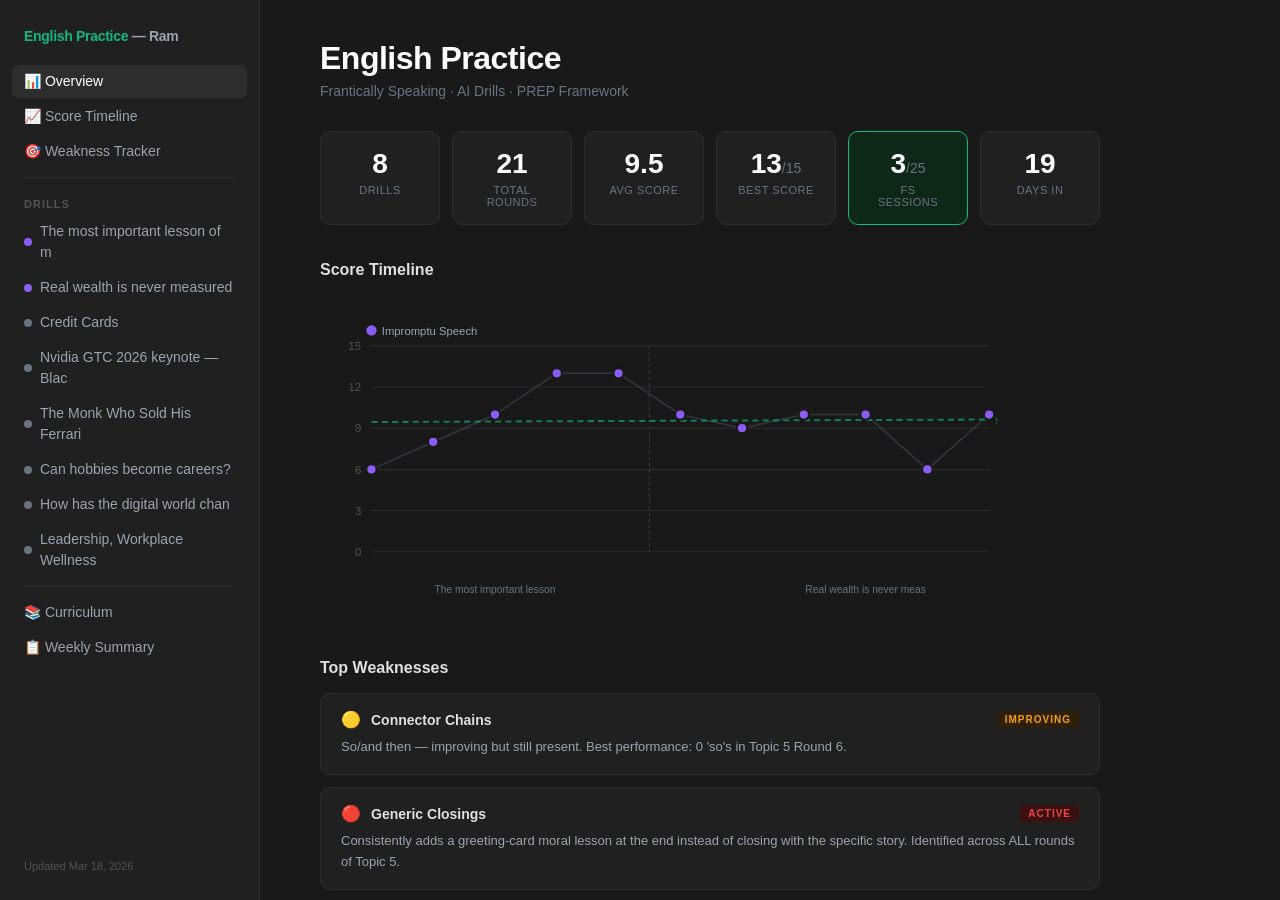
==== commit 8bfe3ff6: "Update dashboard — Session 3 with Ann logged (2.4/5 avg) - Full Session 3 transcript: JAM (leadershi" ====
--- a/index.html
+++ b/index.html
@@ -535,11 +535,17 @@
 <div class="sidebar-section-label">DRILLS</div>
 <a href="#drill-0" class="sidebar-link" onclick="showSection('drills'); scrollToDrill(0)"><span class="sidebar-dot" style="background:#8b5cf6;"></span> The most important lesson of m</a>
 <a href="#drill-1" class="sidebar-link" onclick="showSection('drills'); scrollToDrill(1)"><span class="sidebar-dot" style="background:#8b5cf6;"></span> Real wealth is never measured </a>
+<a href="#drill-2" class="sidebar-link" onclick="showSection('drills'); scrollToDrill(2)"><span class="sidebar-dot" style="background:#6b7280;"></span> Credit Cards</a>
+<a href="#drill-3" class="sidebar-link" onclick="showSection('drills'); scrollToDrill(3)"><span class="sidebar-dot" style="background:#6b7280;"></span> Nvidia GTC 2026 keynote — Blac</a>
+<a href="#drill-4" class="sidebar-link" onclick="showSection('drills'); scrollToDrill(4)"><span class="sidebar-dot" style="background:#6b7280;"></span> The Monk Who Sold His Ferrari </a>
+<a href="#drill-5" class="sidebar-link" onclick="showSection('drills'); scrollToDrill(5)"><span class="sidebar-dot" style="background:#6b7280;"></span> Can hobbies become careers?</a>
+<a href="#drill-6" class="sidebar-link" onclick="showSection('drills'); scrollToDrill(6)"><span class="sidebar-dot" style="background:#6b7280;"></span> How has the digital world chan</a>
+<a href="#drill-7" class="sidebar-link" onclick="showSection('drills'); scrollToDrill(7)"><span class="sidebar-dot" style="background:#6b7280;"></span> Leadership, Workplace Wellness</a>
 <div class="sidebar-divider"></div>
 <a href="#curriculum" class="sidebar-link" onclick="showSection('curriculum')">📚 Curriculum</a>
 <a href="#weekly" class="sidebar-link" onclick="showSection('weekly')">📋 Weekly Summary</a>
 
-            <div class="sidebar-footer">Updated Feb 28, 2026</div>
+            <div class="sidebar-footer">Updated Mar 18, 2026</div>
         </div>
         <div class="content">
 
@@ -550,11 +556,11 @@
                 
     <div class="stats-bar">
         <div class="stat-card">
-            <div class="stat-value">2</div>
+            <div class="stat-value">8</div>
             <div class="stat-label">Drills</div>
         </div>
         <div class="stat-card">
-            <div class="stat-value">11</div>
+            <div class="stat-value">21</div>
             <div class="stat-label">Total Rounds</div>
         </div>
         <div class="stat-card">
@@ -566,11 +572,11 @@
             <div class="stat-label">Best Score</div>
         </div>
         <div class="stat-card accent">
-            <div class="stat-value">1<span class="stat-max">/25</span></div>
+            <div class="stat-value">3<span class="stat-max">/25</span></div>
             <div class="stat-label">FS Sessions</div>
         </div>
         <div class="stat-card">
-            <div class="stat-value">1</div>
+            <div class="stat-value">19</div>
             <div class="stat-label">Days In</div>
         </div>
     </div>
@@ -664,6 +670,51 @@
             <div class="weakness-desc">More rounds ≠ better. Round 5 of Topic 5 scored lowest (6/15) due to over-explaining. Best speeches are shorter.</div>
         </div>
         
+        <div class="weakness-card">
+            <div class="weakness-header">
+                <span class="weakness-icon">🔴</span>
+                <span class="weakness-name">No News Habit</span>
+                <span class="weakness-status status-active">ACTIVE</span>
+            </div>
+            <div class="weakness-desc">Improving — discussed Nvidia GTC and Oscars with Ann in Session 3. Nvidia was decent (prepped), Oscars was shaky (couldn't recall Michael B. Jordan's name). Prep = essential.</div>
+        </div>
+        
+        <div class="weakness-card">
+            <div class="weakness-header">
+                <span class="weakness-icon">🔴</span>
+                <span class="weakness-name">Hedging Language</span>
+                <span class="weakness-status status-active">ACTIVE</span>
+            </div>
+            <div class="weakness-desc">'Probably' appeared 6+ times in Session 3. Still a default crutch. Need direct statements.</div>
+        </div>
+        
+        <div class="weakness-card">
+            <div class="weakness-header">
+                <span class="weakness-icon">🔴</span>
+                <span class="weakness-name">Parroting Facts</span>
+                <span class="weakness-status status-active">ACTIVE</span>
+            </div>
+            <div class="weakness-desc">Repeats phrases without understanding them. Caught himself on 'first chip since the startup' — learned to question facts before repeating.</div>
+        </div>
+        
+        <div class="weakness-card">
+            <div class="weakness-header">
+                <span class="weakness-icon">🔴</span>
+                <span class="weakness-name">Personal Examples Are The Unlock</span>
+                <span class="weakness-status status-active">ACTIVE</span>
+            </div>
+            <div class="weakness-desc">Session 3 proved it definitively: Photography story = clarity 4. Krithin video calls = clarity 3. Abstract leadership = clarity 2. ALWAYS prep a personal example for each topic.</div>
+        </div>
+        
+        <div class="weakness-card">
+            <div class="weakness-header">
+                <span class="weakness-icon">🔴</span>
+                <span class="weakness-name">Self Practice Transfers</span>
+                <span class="weakness-status status-active">ACTIVE</span>
+            </div>
+            <div class="weakness-desc">Topics drilled in self-practice before Ann session scored highest. Digital transformation and hobbies→careers were both practiced same day — both landed. Prep works.</div>
+        </div>
+        
                 </div>
             </div>
 
@@ -762,6 +813,51 @@
             <div class="weakness-desc">More rounds ≠ better. Round 5 of Topic 5 scored lowest (6/15) due to over-explaining. Best speeches are shorter.</div>
         </div>
         
+        <div class="weakness-card">
+            <div class="weakness-header">
+                <span class="weakness-icon">🔴</span>
+                <span class="weakness-name">No News Habit</span>
+                <span class="weakness-status status-active">ACTIVE</span>
+            </div>
+            <div class="weakness-desc">Improving — discussed Nvidia GTC and Oscars with Ann in Session 3. Nvidia was decent (prepped), Oscars was shaky (couldn't recall Michael B. Jordan's name). Prep = essential.</div>
+        </div>
+        
+        <div class="weakness-card">
+            <div class="weakness-header">
+                <span class="weakness-icon">🔴</span>
+                <span class="weakness-name">Hedging Language</span>
+                <span class="weakness-status status-active">ACTIVE</span>
+            </div>
+            <div class="weakness-desc">'Probably' appeared 6+ times in Session 3. Still a default crutch. Need direct statements.</div>
+        </div>
+        
+        <div class="weakness-card">
+            <div class="weakness-header">
+                <span class="weakness-icon">🔴</span>
+                <span class="weakness-name">Parroting Facts</span>
+                <span class="weakness-status status-active">ACTIVE</span>
+            </div>
+            <div class="weakness-desc">Repeats phrases without understanding them. Caught himself on 'first chip since the startup' — learned to question facts before repeating.</div>
+        </div>
+        
+        <div class="weakness-card">
+            <div class="weakness-header">
+                <span class="weakness-icon">🔴</span>
+                <span class="weakness-name">Personal Examples Are The Unlock</span>
+                <span class="weakness-status status-active">ACTIVE</span>
+            </div>
+            <div class="weakness-desc">Session 3 proved it definitively: Photography story = clarity 4. Krithin video calls = clarity 3. Abstract leadership = clarity 2. ALWAYS prep a personal example for each topic.</div>
+        </div>
+        
+        <div class="weakness-card">
+            <div class="weakness-header">
+                <span class="weakness-icon">🔴</span>
+                <span class="weakness-name">Self Practice Transfers</span>
+                <span class="weakness-status status-active">ACTIVE</span>
+            </div>
+            <div class="weakness-desc">Topics drilled in self-practice before Ann session scored highest. Digital transformation and hobbies→careers were both practiced same day — both landed. Prep works.</div>
+        </div>
+        
                 </div>
             </div>
 
@@ -898,18 +994,138 @@
             </div>
         </div>
         
+        <div class="drill-item" onclick="this.classList.toggle('expanded')">
+            <div class="drill-header">
+                <div class="drill-color" style="background: #6b7280;"></div>
+                <div class="drill-info">
+                    <div class="drill-topic">Credit Cards</div>
+                    <div class="drill-meta">Discussion Class · 2026-03-09 · 0 rounds · </div>
+                </div>
+                <div class="drill-chevron">▾</div>
+            </div>
+            <div class="drill-details">
+                <div class="drill-improvement"></div>
+                <div class="drill-key-msg">💡 </div>
+                <div class="drill-rounds">
+                    
+                </div>
+                
+                
+            </div>
+        </div>
+        
+        <div class="drill-item" onclick="this.classList.toggle('expanded')">
+            <div class="drill-header">
+                <div class="drill-color" style="background: #6b7280;"></div>
+                <div class="drill-info">
+                    <div class="drill-topic">Nvidia GTC 2026 keynote — Blackwell, Groq 3 LPU, autonomous vehicles</div>
+                    <div class="drill-meta">News Discussion Drill · 2026-03-16 · 3 rounds · </div>
+                </div>
+                <div class="drill-chevron">▾</div>
+            </div>
+            <div class="drill-details">
+                <div class="drill-improvement">Structure improved across rounds. Core point first by Round 2. Still slipping on 'so' starters and sentence length.</div>
+                <div class="drill-key-msg">💡 </div>
+                <div class="drill-rounds">
+                    
+                </div>
+                <div class="drill-corrections"><strong>Corrections Applied:</strong><ul><li>3-sentence structure: what happened / why it matters / what I think</li><li>Avoided dodging CEO name — say 'Jensen Huang' or 'Nvidia's CEO'</li><li>Caught circular repetition: said 'Nvidia is not just AI' twice in Round 3</li></ul></div>
+                <div class="drill-remaining"><strong>Still Working On:</strong><ul><li>'So' starters — appeared twice in Round 3 despite awareness</li><li>Grammar: 'they have been built' instead of 'they have built'</li><li>Garbled sentence: 'move the world very speed and quicker'</li><li>Circular repetition still present — same point twice in one response</li></ul></div>
+            </div>
+        </div>
+        
+        <div class="drill-item" onclick="this.classList.toggle('expanded')">
+            <div class="drill-header">
+                <div class="drill-color" style="background: #6b7280;"></div>
+                <div class="drill-info">
+                    <div class="drill-topic">The Monk Who Sold His Ferrari — 3-question teach-back</div>
+                    <div class="drill-meta">Teach Back · 2026-03-17 · 0 rounds · Teach-back (What is it / One lesson / Recommend?)</div>
+                </div>
+                <div class="drill-chevron">▾</div>
+            </div>
+            <div class="drill-details">
+                <div class="drill-improvement"></div>
+                <div class="drill-key-msg">💡 </div>
+                <div class="drill-rounds">
+                    
+                </div>
+                
+                
+            </div>
+        </div>
+        
+        <div class="drill-item" onclick="this.classList.toggle('expanded')">
+            <div class="drill-header">
+                <div class="drill-color" style="background: #6b7280;"></div>
+                <div class="drill-info">
+                    <div class="drill-topic">Can hobbies become careers?</div>
+                    <div class="drill-meta">Jam Practice · 2026-03-17 · 2 rounds · JAM (Just A Minute)</div>
+                </div>
+                <div class="drill-chevron">▾</div>
+            </div>
+            <div class="drill-details">
+                <div class="drill-improvement">Round 2 scored lower — overthinking made sentences garbled. Simpler = better.</div>
+                <div class="drill-key-msg">💡 </div>
+                <div class="drill-rounds">
+                    
+                </div>
+                <div class="drill-corrections"><strong>Corrections Applied:</strong><ul><li>Round 1: 6 'so' starters flagged — worst count this session</li><li>Round 1: 'shoot my friends' — say 'photograph' outside photographer context</li><li>Round 2: 'come down into a serious career' — garbled phrasing from trying to sound impressive</li></ul></div>
+                <div class="drill-remaining"><strong>Still Working On:</strong><ul><li>'So' starters — 6 in round 1, still present in round 2</li><li>Overthinking leads to garbled sentences</li><li>Reaching for big words ('sheer intention', 'simple patterns') instead of plain language</li></ul></div>
+            </div>
+        </div>
+        
+        <div class="drill-item" onclick="this.classList.toggle('expanded')">
+            <div class="drill-header">
+                <div class="drill-color" style="background: #6b7280;"></div>
+                <div class="drill-info">
+                    <div class="drill-topic">How has the digital world changed the way we communicate?</div>
+                    <div class="drill-meta">Jam Practice · 2026-03-17 · 2 rounds · JAM (Just A Minute)</div>
+                </div>
+                <div class="drill-chevron">▾</div>
+            </div>
+            <div class="drill-details">
+                <div class="drill-improvement">Round 2 used a real example (parents' letters → Krithin video-calling grandparents). First time tonight a specific personal example landed.</div>
+                <div class="drill-key-msg">💡 </div>
+                <div class="drill-rounds">
+                    
+                </div>
+                <div class="drill-corrections"><strong>Corrections Applied:</strong><ul><li>Round 1: Talked about data speed instead of communication — off-topic</li><li>Round 2: Bookended with same generic sentence ('changed a lot' open and close)</li><li>Round 2: 'Present kids era' → 'my kids generation'</li></ul></div>
+                <div class="drill-remaining"><strong>Still Working On:</strong><ul><li>'So' starters — 3 per round average</li><li>'And then' chains — 3 in round 2</li><li>Opens and closes with same generic statement instead of trusting the example</li></ul></div>
+            </div>
+        </div>
+        
+        <div class="drill-item" onclick="this.classList.toggle('expanded')">
+            <div class="drill-header">
+                <div class="drill-color" style="background: #6b7280;"></div>
+                <div class="drill-info">
+                    <div class="drill-topic">Leadership, Workplace Wellness, Digital Transformation, Clubs &amp; Activities, Business English Vocabulary</div>
+                    <div class="drill-meta">Session With Ann · 2026-03-17 · 0 rounds · </div>
+                </div>
+                <div class="drill-chevron">▾</div>
+            </div>
+            <div class="drill-details">
+                <div class="drill-improvement"></div>
+                <div class="drill-key-msg">💡 </div>
+                <div class="drill-rounds">
+                    
+                </div>
+                
+                
+            </div>
+        </div>
+        
             </div>
 
             <!-- Curriculum -->
             <div class="page" id="curriculum">
                 <div class="page-title">Frantically Speaking</div>
-                <div class="page-meta">25-session 1:1 program with Coach Chaitu</div>
+                <div class="page-meta">25-session 1:1 program with Coach Ann</div>
                 
     <div class="fs-progress">
         <div class="fs-bar-container">
-            <div class="fs-bar-fill" style="width: 4%;"></div>
-        </div>
-        <div class="fs-bar-label">1 / 25 sessions completed (4%)</div>
+            <div class="fs-bar-fill" style="width: 12%;"></div>
+        </div>
+        <div class="fs-bar-label">3 / 25 sessions completed (12%)</div>
     </div>
     <div class="module-grid">
         
@@ -955,7 +1171,7 @@
                 <span class="module-badge coach-only">Coach Only</span>
             </div>
             <div class="module-title">Pronunciation &amp; Accent Neutralization</div>
-            <ul class="module-items"><li>Syllable Stress and Word Stress</li><li>Understanding 44 Phonemes</li><li>Noun and Verb Stress</li><li>Getting rid of accent flaws</li><li>Neutralize your accent to sound more polished</li><li>URL: https://edition.cnn.com/audio</li><li>Listen to CNN audio daily for at least 15 minutes</li><li>Focus on how anchors structure sentences, transitions, and vocabulary</li><li>URL: https://www.oxfordonlineenglish.com/english-level-test</li><li>Take all tests:</li><li>Record scores in `progress/weekly_summary.md`</li><li>Topic 1: &quot;Will Artificial Intelligence replace most human jobs?&quot;</li><li>Topic 2: &quot;The impact of social media on mental health&quot;</li><li>Practice structuring 2-minute responses for each</li></ul>
+            <ul class="module-items"><li>Syllable Stress and Word Stress</li><li>Understanding 44 Phonemes</li><li>Noun and Verb Stress</li><li>Getting rid of accent flaws</li><li>Neutralize your accent to sound more polished</li><li>URL: https://edition.cnn.com/audio</li><li>Listen to CNN audio daily for at least 15 minutes</li><li>Focus on how anchors structure sentences, transitions, and vocabulary</li><li>URL: https://www.oxfordonlineenglish.com/english-level-test</li><li>Take all tests:</li><li>Record scores in `progress/weekly_summary.md`</li><li>Topic 1: &quot;Will Artificial Intelligence replace most human jobs?&quot;</li><li>Topic 2: &quot;The impact of social media on mental health&quot;</li><li>Practice structuring 2-minute responses for each</li><li>Ann sent 2 topics — record structured speeches (intro → body → conclusion)</li><li>Follow the model speech format shown in class</li><li>PDF in `progress/Session Outline (Folder)/2nd Session (Non-Verbal Communication)/`</li><li>60% Kids Stories (read aloud to Krithin → retell in 3 sentences):</li><li>40% AI/Tech Articles (Edge Reader Mode — F9):</li><li>Be ready to retell 1 story + explain 1 article each session</li><li>Non-negotiable — Ann stressed reading daily multiple times</li><li>Edge Reader Mode: F9 on any article = clean text, no distractions</li></ul>
         </div>
         
     </div>
@@ -996,7 +1212,7 @@
             <div class="page" id="weekly">
                 <div class="page-title">Weekly Summary</div>
                 <div class="page-meta">Updated every Sunday during weekly review</div>
-                <p class="weekly-text">Track weekly progress here. Updated every Sunday during weekly session.</p><p class="weekly-text">---</p><h3 class="weekly-heading">Baseline Assessment — Feb 22, 2026 (Oxford Online English)</h3><div class="weekly-table-row">Test · Score · Percentage · CEFR Level</div><p class="weekly-text">|------|-------|-----------|------------|</p><div class="weekly-table-row">Listening · 18/24 · 75% · B1 (Intermediate)</div><div class="weekly-table-row">Vocabulary · 24/40 · 60% · B1 (Intermediate)</div><div class="weekly-table-row">Grammar · 31/40 · 77.5% · B1 (Intermediate)</div><div class="weekly-table-row">Reading · — · — · Not taken yet</div><p class="weekly-text">**Summary:** Solid B1 across the board. Listening &gt; Vocabulary. Goal is to reach B2 (Upper Intermediate) by end of Frantically Speaking program.</p><p class="weekly-text">---</p>
+                <p class="weekly-text">Track weekly progress here. Updated every Sunday during weekly session.</p><p class="weekly-text">---</p><h3 class="weekly-heading">Baseline Assessment — Feb 22, 2026 (Oxford Online English)</h3><div class="weekly-table-row">Test · Score · Percentage · CEFR Level</div><p class="weekly-text">|------|-------|-----------|------------|</p><div class="weekly-table-row">Listening · 18/24 · 75% · B1 (Intermediate)</div><div class="weekly-table-row">Vocabulary · 24/40 · 60% · B1 (Intermediate)</div><div class="weekly-table-row">Grammar · 31/40 · 77.5% · B1 (Intermediate)</div><div class="weekly-table-row">Reading · — · — · Not taken yet</div><p class="weekly-text">**Summary:** Solid B1 across the board. Listening &gt; Vocabulary. Goal is to reach B2 (Upper Intermediate) by end of Frantically Speaking program.</p><p class="weekly-text">---</p><h3 class="weekly-heading">Week 1 (Feb 22–28, 2026)</h3><div class="weekly-item"><strong>Session:</strong> 1 — Verbal Communication (homework practice with Claude)</div><div class="weekly-item"><strong>Drills completed:</strong> 2 impromptu speeches (5 + 6 rounds)</div><div class="weekly-item"><strong>Average score:</strong> 10/15 (structure/clarity/impact)</div><div class="weekly-item"><strong>Focus area:</strong> PREP framework, connector chains</div><div class="weekly-item"><strong>Top weakness:</strong> Circular answers, connector chains (&quot;so/and then&quot;), generic closings</div><div class="weekly-item"><strong>Improvement:</strong> Went from 6/15 to 13/15 within one drill session</div><div class="weekly-item"><strong>Key win:</strong> Honest scoring policy established — no kindness inflation</div><p class="weekly-text">---</p><h3 class="weekly-heading">Week 2 (Mar 3–9, 2026)</h3><div class="weekly-item"><strong>Session:</strong> 2 — Discussion Class (Credit Cards)</div><div class="weekly-item"><strong>Drills completed:</strong> 1 session (7 activities: free speaking, definition, distinction, vocabulary, structured speech, idioms, model reading)</div><div class="weekly-item"><strong>Average score:</strong> 2.5/5</div><div class="weekly-item"><strong>Focus area:</strong> Structured speech, vocabulary, idioms</div><div class="weekly-item"><strong>Top weakness:</strong> No news reading habit (blocked free speaking exercise), connector chains still heavy, circular repetition</div><div class="weekly-item"><strong>Improvement from Week 1:</strong> Used personal examples (10 credit cards story), attempted structure without prompting</div><div class="weekly-item"><strong>New weaknesses identified:</strong> Hedging language (&quot;probably&quot;, &quot;kind of&quot;), subject-verb agreement (&quot;people does&quot;), word confusion (&quot;vicious slope&quot;)</div><div class="weekly-item"><strong>Homework:</strong> 2 video speeches, read The Monk Who Sold His Ferrari, 2 news articles daily</div><div class="weekly-item"><strong>Next session:</strong> Tuesday Mar 10, 8 AM IST</div><div class="weekly-item"><strong>Next week focus:</strong> News reading habit, eliminating hedging words, proper intro/body/conclusion structure</div><p class="weekly-text">---</p><h3 class="weekly-heading">Week 3 (Mar 10–16, 2026)</h3><div class="weekly-item"><strong>Session:</strong> 3 — JAM (Just A Minute) — scheduled Monday Mar 16</div><div class="weekly-item"><strong>Drills completed:</strong> Reading plan established (60% kids stories / 40% news+AI articles)</div><div class="weekly-item"><strong>New daily habit:</strong> 1 kids story (Krithin bedtime) + 1 news/AI article (Edge Immersive Reader)</div><div class="weekly-item"><strong>Reading sources set up:</strong> Katha Kids, Storyberries, NPR, TLDR AI, The Batch</div><div class="weekly-item"><strong>Session 3 prep:</strong> JAM rules (no hesitation/repetition/deviation), Clubs &amp; Activities discussion, Business English vocabulary (collaboration, leadership, dedication, confidence, creativity, volunteering)</div><div class="weekly-item"><strong>Key decision:</strong> Stories serve double duty — Krithin gets story time, Ram gets speaking practice</div><div class="weekly-item"><strong>Teacher name correction:</strong> Ann (was incorrectly referred to as Chaitu in earlier notes)</div><div class="weekly-item"><strong>Edge Immersive Reader:</strong> F9 doesn't work on Mac — use book icon or right-click → &quot;Open in Immersive Reader&quot;</div><div class="weekly-item"><strong>Next session:</strong> Monday Mar 16 with Ann (Session 3 — JAM)</div><div class="weekly-item"><strong>Homework completed (Mar 16):</strong> </div><p class="weekly-text">- [x] 2 video speeches sent to Ann</p><p class="weekly-text">- [x] Read The Monk Who Sold His Ferrari</p><p class="weekly-text">- [x] Nvidia GTC news drill — 3 rounds, improved from 2/5 to 3/5</p><p class="weekly-text">- [x] Started vocabulary journal (`progress/vocabulary_journal.md`) — first word: &quot;ecstatic&quot;</p><p class="weekly-text">- [ ] Daily reading habit (kids stories + news) — in progress</p><p class="weekly-text">- [ ] Subscribe to TLDR AI + The Batch</p><p class="weekly-text">- [ ] Install Khan Academy Kids for Krithin</p><div class="weekly-item"><strong>New learned pattern:</strong> Question facts before repeating them (`~/.claude/learned/question-facts-before-repeating.md`)</div><div class="weekly-item"><strong>Self-practice drills (Mar 17 — Session 3 day):</strong> </div><p class="weekly-text">- Teach-back: &quot;The Monk Who Sold His Ferrari&quot; — avg 2.7/5. Buried point in 2/3 answers, circular repetition.</p><p class="weekly-text">- JAM #1: &quot;Can hobbies become careers?&quot; — R1: 2.3, R2: 1.7. 6 &quot;so&quot; starters in R1 (worst count). Overthinking = garbled.</p><p class="weekly-text">- JAM #2: &quot;How has the digital world changed communication?&quot; — R1: 2.0, R2: 2.7. Personal example landed (Krithin video-calling grandparents).</p><div class="weekly-item"><strong>Key insight (Mar 17):</strong> Specific personal examples are the unlock. Abstract statements add nothing. Simple words &gt; trying to sound impressive.</div><div class="weekly-item"><strong>Session 3 with Ann (Mar 17) — FULL TRANSCRIPT LOGGED:</strong> </div><div class="weekly-item"><strong>News:</strong> Nvidia GTC (decent, prepped) + Oscars (shaky, couldn't recall Michael B. Jordan)</div><div class="weekly-item"><strong>JAM topics:</strong> Leadership (2/5 — extremely circular), Workplace Wellness (2/5 — generic), Digital Transformation (3/5 — Krithin example landed)</div><div class="weekly-item"><strong>Discussion:</strong> Clubs &amp; Activities — 5 questions. Best answer: Photography → Rsquare Photography (4/5)</div><div class="weekly-item"><strong>Vocab sentences:</strong> collaboration, leadership, dedication, confidence, creativity, volunteering (3/5 grammar, wordy)</div><div class="weekly-item"><strong>Session avg:</strong> 2.4/5</div><div class="weekly-item"><strong>Proven pattern:</strong> Self-practice topics scored highest. Digital transformation + hobbies→careers were both drilled same day before Ann session.</div><div class="weekly-item">**Ann had to redirect repeatedly** — &quot;be more specific&quot;, &quot;give me an example&quot;, &quot;now conclude it&quot;</div><div class="weekly-item">**40+ &quot;so&quot; starters** across the session (worst count yet in a live session)</div>
             </div>
 
         </div>
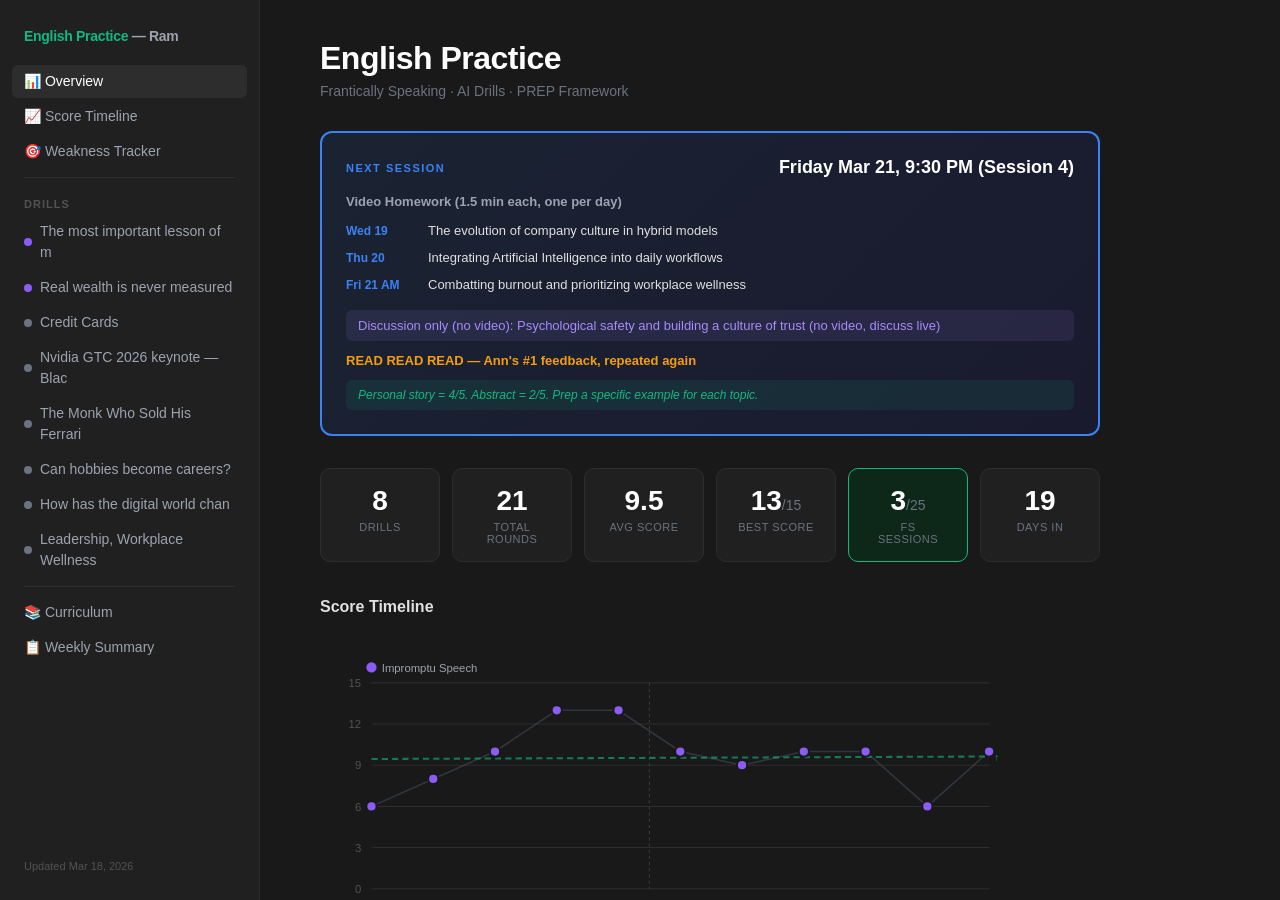
==== commit 91f7bbfa: "Add 'What's Next' card — shows upcoming session, video schedule, homework Co-Authored-By: Claude Opu" ====
--- a/index.html
+++ b/index.html
@@ -464,6 +464,80 @@
             background: #202020;
             border-radius: 4px;
             margin: 2px 0;
+        }
+
+        /* Next Session Card */
+        .next-session-card {
+            background: linear-gradient(135deg, #1a2332 0%, #1a1a2e 100%);
+            border: 2px solid #3b82f6;
+            border-radius: 12px;
+            padding: 24px;
+            margin-bottom: 32px;
+        }
+        .next-header {
+            display: flex;
+            justify-content: space-between;
+            align-items: center;
+            margin-bottom: 16px;
+        }
+        .next-label {
+            font-size: 11px;
+            font-weight: 700;
+            letter-spacing: 1.5px;
+            color: #3b82f6;
+            text-transform: uppercase;
+        }
+        .next-date {
+            font-size: 18px;
+            font-weight: 700;
+            color: #ffffff;
+        }
+        .next-body {
+            display: flex;
+            flex-direction: column;
+            gap: 12px;
+        }
+        .next-section-title {
+            font-size: 13px;
+            font-weight: 600;
+            color: #9ca3af;
+            margin-bottom: 8px;
+        }
+        .next-schedule-row {
+            display: flex;
+            align-items: center;
+            gap: 12px;
+            padding: 6px 0;
+        }
+        .next-day {
+            font-size: 12px;
+            font-weight: 700;
+            color: #3b82f6;
+            min-width: 70px;
+        }
+        .next-topic {
+            font-size: 13px;
+            color: #e0e0e0;
+        }
+        .next-discussion {
+            font-size: 13px;
+            color: #a78bfa;
+            padding: 8px 12px;
+            background: rgba(167, 139, 250, 0.1);
+            border-radius: 6px;
+        }
+        .next-reading {
+            font-size: 13px;
+            font-weight: 600;
+            color: #f59e0b;
+        }
+        .next-tip {
+            font-size: 12px;
+            color: #10b981;
+            padding: 8px 12px;
+            background: rgba(16, 185, 129, 0.1);
+            border-radius: 6px;
+            font-style: italic;
         }
 
         /* Empty State */
@@ -553,6 +627,38 @@
             <div class="page active" id="overview">
                 <div class="page-title">English Practice</div>
                 <div class="page-meta">Frantically Speaking · AI Drills · PREP Framework</div>
+                
+    <div class="next-session-card">
+        <div class="next-header">
+            <span class="next-label">NEXT SESSION</span>
+            <span class="next-date">Friday Mar 21, 9:30 PM (Session 4)</span>
+        </div>
+        <div class="next-body">
+            <div class="next-section">
+                <div class="next-section-title">Video Homework (1.5 min each, one per day)</div>
+                
+        <div class="next-schedule-row">
+            <span class="next-day">Wed 19</span>
+            <span class="next-topic">The evolution of company culture in hybrid models</span>
+        </div>
+        
+        <div class="next-schedule-row">
+            <span class="next-day">Thu 20</span>
+            <span class="next-topic">Integrating Artificial Intelligence into daily workflows</span>
+        </div>
+        
+        <div class="next-schedule-row">
+            <span class="next-day">Fri 21 AM</span>
+            <span class="next-topic">Combatting burnout and prioritizing workplace wellness</span>
+        </div>
+        
+            </div>
+            <div class="next-discussion">Discussion only (no video): Psychological safety and building a culture of trust (no video, discuss live)</div>
+            <div class="next-reading">READ READ READ — Ann's #1 feedback, repeated again</div>
+            <div class="next-tip">Personal story = 4/5. Abstract = 2/5. Prep a specific example for each topic.</div>
+        </div>
+    </div>
+    
                 
     <div class="stats-bar">
         <div class="stat-card">
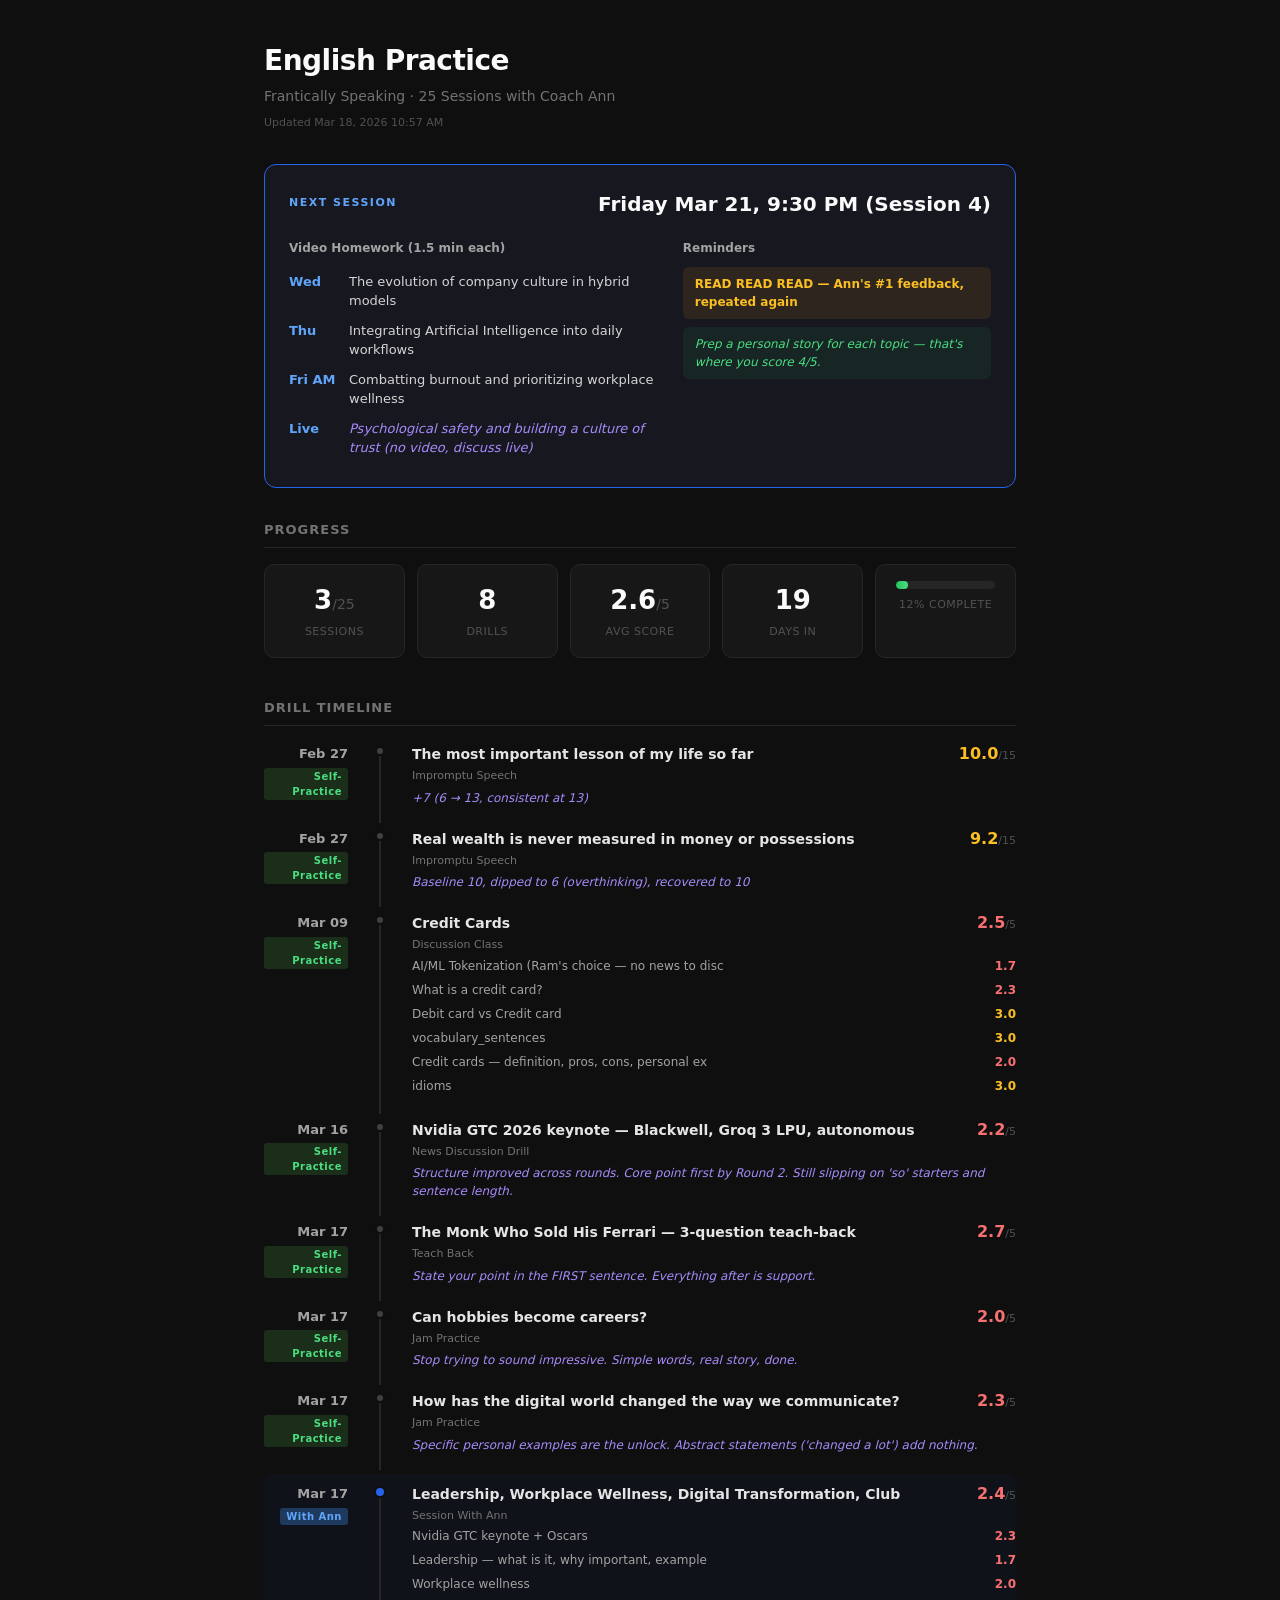
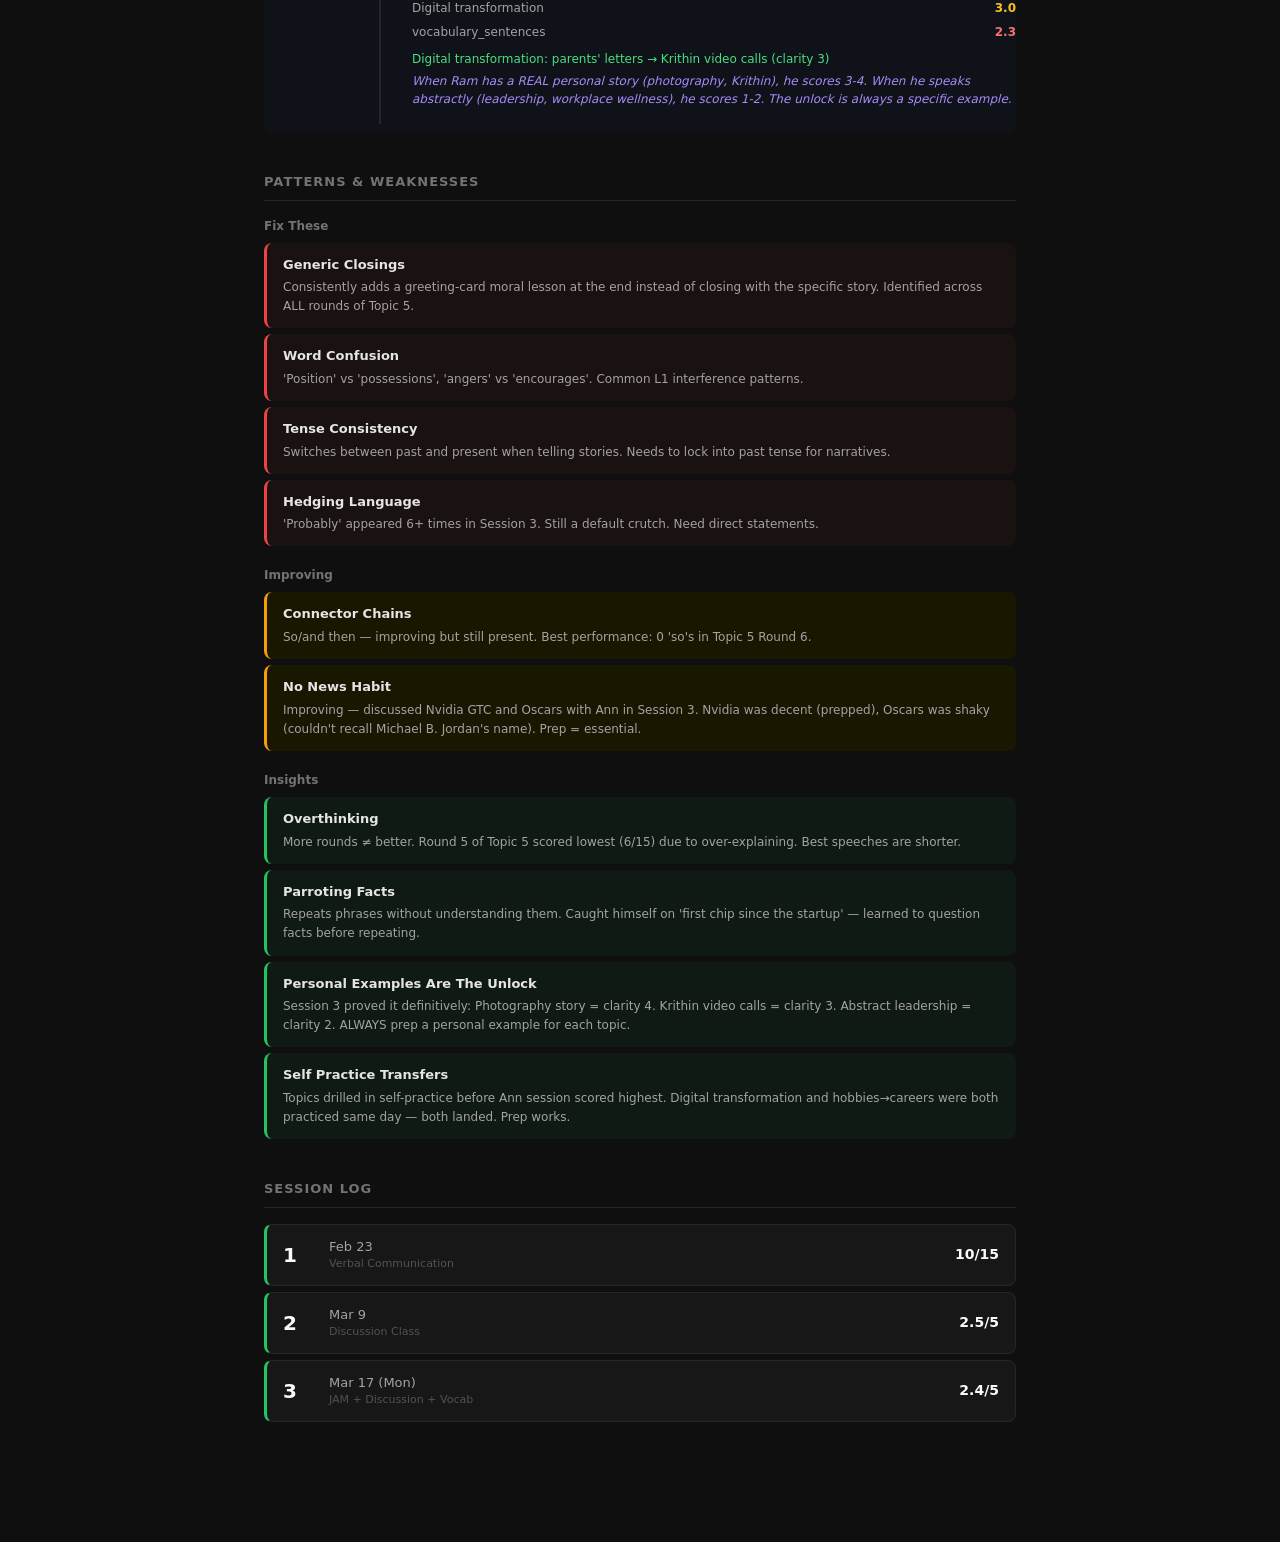
==== commit b8803248: "Redesign dashboard — clean single-page layout - Single scrollable page (no sidebar/multi-page naviga" ====
--- a/index.html
+++ b/index.html
@@ -3,1368 +3,636 @@
 <head>
     <meta charset="UTF-8">
     <meta name="viewport" content="width=device-width, initial-scale=1.0">
-    <meta name="robots" content="noindex, nofollow, noarchive">
-    <meta name="referrer" content="no-referrer">
-    <title>English Practice — Ram's Dashboard</title>
+    <meta name="robots" content="noindex, nofollow">
+    <title>English Practice — Ram</title>
     <style>
         * { margin: 0; padding: 0; box-sizing: border-box; }
-
         body {
-            font-family: -apple-system, BlinkMacSystemFont, 'Segoe UI', Roboto, sans-serif;
-            background: #191919;
-            color: #e0e0e0;
-            height: 100vh;
-            overflow: hidden;
-        }
-
-        .layout { display: flex; height: 100vh; }
-
-        /* Sidebar */
-        .sidebar {
-            width: 260px;
-            min-width: 260px;
-            background: #202020;
-            border-right: 1px solid #2d2d2d;
-            padding: 20px 12px;
-            overflow-y: auto;
-            display: flex;
-            flex-direction: column;
-        }
-        .sidebar-brand {
-            padding: 8px 12px 20px;
+            font-family: -apple-system, BlinkMacSystemFont, 'Segoe UI', system-ui, sans-serif;
+            background: #0f0f0f;
+            color: #d4d4d4;
+            line-height: 1.5;
+        }
+
+        .container {
+            max-width: 800px;
+            margin: 0 auto;
+            padding: 40px 24px 80px;
+        }
+
+        /* Header */
+        .header {
+            margin-bottom: 32px;
+        }
+        .header h1 {
+            font-size: 28px;
+            font-weight: 700;
+            color: #fafafa;
+            letter-spacing: -0.5px;
+        }
+        .header .subtitle {
             font-size: 14px;
-            font-weight: 700;
-            color: #9ca3af;
-            letter-spacing: -0.3px;
-        }
-        .sidebar-brand span { color: #10b981; }
-        .sidebar-link {
-            display: flex;
-            align-items: center;
-            gap: 8px;
-            padding: 6px 12px;
-            margin: 1px 0;
-            color: #9ca3af;
-            text-decoration: none;
-            font-size: 14px;
-            border-radius: 6px;
-            transition: all 0.15s;
-            line-height: 1.5;
-            cursor: pointer;
-        }
-        .sidebar-link:hover { background: #2d2d2d; color: #e0e0e0; }
-        .sidebar-link.active { background: #2d2d2d; color: #ffffff; }
-        .sidebar-dot {
-            width: 8px; height: 8px;
-            border-radius: 50%;
-            display: inline-block;
-            flex-shrink: 0;
-        }
-        .sidebar-section-label {
-            padding: 12px 12px 4px;
-            font-size: 11px;
-            font-weight: 700;
-            color: #525252;
-            letter-spacing: 1px;
-        }
-        .sidebar-divider {
-            height: 1px;
-            background: #2d2d2d;
-            margin: 8px 12px;
-        }
-        .sidebar-footer {
-            margin-top: auto;
-            padding: 16px 12px 8px;
+            color: #737373;
+            margin-top: 4px;
+        }
+        .updated {
             font-size: 11px;
             color: #525252;
-        }
-
-        /* Content */
-        .content {
-            flex: 1;
-            overflow-y: auto;
-            padding: 40px 60px;
-        }
-
-        /* Pages */
-        .page {
-            display: none;
-            max-width: 780px;
-            animation: fadeIn 0.2s;
-        }
-        .page.active { display: block; }
-        @keyframes fadeIn { from { opacity: 0; } to { opacity: 1; } }
-
-        .page-title {
-            font-size: 32px;
-            font-weight: 700;
-            color: #ffffff;
-            margin-bottom: 6px;
-            letter-spacing: -0.5px;
-        }
-        .page-meta {
-            font-size: 14px;
-            color: #6b7280;
+            margin-top: 8px;
+        }
+
+        /* Section */
+        .section {
+            margin-bottom: 40px;
+        }
+        .section-title {
+            font-size: 13px;
+            font-weight: 700;
+            color: #737373;
+            letter-spacing: 1px;
+            text-transform: uppercase;
+            margin-bottom: 16px;
+            padding-bottom: 8px;
+            border-bottom: 1px solid #262626;
+        }
+
+        /* Next Session Card */
+        .next-card {
+            background: #171720;
+            border: 1px solid #2563eb;
+            border-radius: 12px;
+            padding: 24px;
             margin-bottom: 32px;
         }
-
-        /* Stats Bar */
-        .stats-bar {
-            display: flex;
-            gap: 12px;
-            margin-bottom: 36px;
-            flex-wrap: wrap;
-        }
-        .stat-card {
-            background: #202020;
-            border: 1px solid #2d2d2d;
-            border-radius: 10px;
-            padding: 16px 20px;
-            min-width: 100px;
-            flex: 1;
-            text-align: center;
-        }
-        .stat-card.accent {
-            border-color: #10b981;
-            background: #0d2818;
-        }
-        .stat-value {
-            font-size: 28px;
-            font-weight: 700;
-            color: #ffffff;
-        }
-        .stat-max {
-            font-size: 14px;
-            color: #6b7280;
-            font-weight: 400;
-        }
-        .stat-label {
-            font-size: 11px;
-            color: #6b7280;
-            margin-top: 4px;
-            letter-spacing: 0.5px;
-            text-transform: uppercase;
-        }
-
-        /* Score Chart */
-        .score-chart {
-            width: 100%;
-            max-width: 700px;
-            margin: 20px 0;
-        }
-        .score-dot {
-            cursor: pointer;
-            transition: r 0.15s;
-        }
-        .score-dot:hover {
-            r: 8;
-        }
-
-        /* Tooltip */
-        .chart-tooltip {
-            position: fixed;
-            background: #2d2d2d;
-            border: 1px solid #4b5563;
-            border-radius: 6px;
-            padding: 8px 12px;
-            font-size: 12px;
-            color: #e0e0e0;
-            pointer-events: none;
-            display: none;
-            z-index: 100;
-            white-space: pre-line;
-            max-width: 300px;
-        }
-
-        /* Weakness Cards */
-        .weakness-grid {
-            display: flex;
-            flex-direction: column;
-            gap: 12px;
-        }
-        .weakness-card {
-            background: #202020;
-            border: 1px solid #2d2d2d;
-            border-radius: 10px;
-            padding: 16px 20px;
-        }
-        .weakness-header {
-            display: flex;
-            align-items: center;
-            gap: 10px;
-            margin-bottom: 8px;
-        }
-        .weakness-icon { font-size: 16px; }
-        .weakness-name {
-            font-weight: 600;
-            color: #e0e0e0;
-            font-size: 14px;
-            flex: 1;
-        }
-        .weakness-status {
-            font-size: 10px;
-            font-weight: 700;
-            letter-spacing: 1px;
-            padding: 3px 8px;
-            border-radius: 4px;
-        }
-        .status-active { background: #3b1010; color: #ef4444; }
-        .status-improving { background: #2d2006; color: #f59e0b; }
-        .status-resolved { background: #0d2818; color: #10b981; }
-        .weakness-desc {
-            font-size: 13px;
-            color: #9ca3af;
-            line-height: 1.6;
-        }
-
-        /* Drill History */
-        .drill-item {
-            background: #202020;
-            border: 1px solid #2d2d2d;
-            border-radius: 10px;
-            margin-bottom: 10px;
-            overflow: hidden;
-            cursor: pointer;
-            transition: border-color 0.15s;
-        }
-        .drill-item:hover { border-color: #4b5563; }
-        .drill-header {
-            display: flex;
-            align-items: center;
-            gap: 12px;
-            padding: 14px 20px;
-        }
-        .drill-color {
-            width: 4px;
-            height: 36px;
-            border-radius: 2px;
-            flex-shrink: 0;
-        }
-        .drill-info { flex: 1; }
-        .drill-topic {
-            font-size: 14px;
-            font-weight: 600;
-            color: #e0e0e0;
-        }
-        .drill-meta {
-            font-size: 12px;
-            color: #6b7280;
-            margin-top: 2px;
-        }
-        .drill-chevron {
-            color: #525252;
-            font-size: 14px;
-            transition: transform 0.2s;
-        }
-        .drill-item.expanded .drill-chevron { transform: rotate(180deg); }
-        .drill-details {
-            display: none;
-            padding: 0 20px 20px 36px;
-        }
-        .drill-item.expanded .drill-details { display: block; }
-        .drill-improvement {
-            font-size: 13px;
-            color: #10b981;
-            margin-bottom: 12px;
-            font-weight: 500;
-        }
-        .drill-key-msg {
-            font-size: 13px;
-            color: #a78bfa;
-            margin-bottom: 16px;
-            font-style: italic;
-        }
-
-        /* Round Bars */
-        .drill-rounds { margin-bottom: 16px; }
-        .round-row {
-            display: flex;
-            align-items: center;
-            gap: 10px;
-            margin-bottom: 6px;
-        }
-        .round-label {
-            font-size: 11px;
-            color: #6b7280;
-            width: 60px;
-            flex-shrink: 0;
-        }
-        .round-bar-track {
-            flex: 1;
-            height: 8px;
-            background: #2d2d2d;
-            border-radius: 4px;
-            overflow: hidden;
-        }
-        .round-bar-fill {
-            height: 100%;
-            border-radius: 4px;
-            transition: width 0.3s;
-        }
-        .round-score {
-            font-size: 11px;
-            color: #9ca3af;
-            width: 40px;
-            text-align: right;
-            flex-shrink: 0;
-        }
-
-        /* Corrections */
-        .drill-corrections, .drill-remaining {
-            font-size: 13px;
-            color: #9ca3af;
-            margin-bottom: 10px;
-            line-height: 1.6;
-        }
-        .drill-corrections strong { color: #10b981; }
-        .drill-remaining strong { color: #f59e0b; }
-        .drill-corrections ul, .drill-remaining ul {
-            margin: 6px 0 0 20px;
-        }
-        .drill-corrections li, .drill-remaining li {
-            margin-bottom: 4px;
-        }
-
-        /* Curriculum */
-        .fs-progress { margin-bottom: 24px; }
-        .fs-bar-container {
-            height: 12px;
-            background: #2d2d2d;
-            border-radius: 6px;
-            overflow: hidden;
-            margin-bottom: 8px;
-        }
-        .fs-bar-fill {
-            height: 100%;
-            background: linear-gradient(90deg, #10b981, #34d399);
-            border-radius: 6px;
-            transition: width 0.5s;
-        }
-        .fs-bar-label {
-            font-size: 12px;
-            color: #6b7280;
-        }
-
-        .module-grid {
-            display: grid;
-            grid-template-columns: 1fr 1fr;
-            gap: 14px;
-            margin-bottom: 32px;
-        }
-        .module-card {
-            background: #202020;
-            border: 1px solid #2d2d2d;
-            border-radius: 10px;
-            padding: 18px;
-        }
-        .module-header {
+        .next-top {
             display: flex;
             justify-content: space-between;
             align-items: center;
-            margin-bottom: 6px;
-        }
-        .module-num {
+            margin-bottom: 20px;
+        }
+        .next-badge {
             font-size: 11px;
             font-weight: 700;
+            letter-spacing: 1.5px;
+            color: #60a5fa;
+        }
+        .next-date {
+            font-size: 20px;
+            font-weight: 700;
+            color: #fafafa;
+        }
+        .hw-grid {
+            display: grid;
+            grid-template-columns: 1.2fr 1fr;
+            gap: 24px;
+        }
+        .hw-title {
+            font-size: 12px;
+            font-weight: 600;
+            color: #a3a3a3;
+            margin-bottom: 10px;
+        }
+        .hw-row {
+            display: flex;
+            gap: 10px;
+            padding: 5px 0;
+            font-size: 13px;
+        }
+        .hw-day {
+            font-weight: 700;
+            color: #60a5fa;
+            min-width: 50px;
+        }
+        .hw-topic { color: #d4d4d4; }
+        .hw-topic.discuss { color: #a78bfa; font-style: italic; }
+        .hw-reminder {
+            font-size: 12px;
+            padding: 8px 12px;
+            border-radius: 6px;
+            margin-bottom: 8px;
+        }
+        .hw-reminder.warn {
+            background: rgba(245, 158, 11, 0.1);
+            color: #fbbf24;
+            font-weight: 600;
+        }
+        .hw-reminder.tip {
+            background: rgba(34, 197, 94, 0.08);
+            color: #4ade80;
+            font-style: italic;
+        }
+
+        /* Stats */
+        .stats-row {
+            display: flex;
+            gap: 12px;
+            flex-wrap: wrap;
+        }
+        .stat {
+            background: #171717;
+            border: 1px solid #262626;
+            border-radius: 10px;
+            padding: 16px 20px;
+            min-width: 90px;
+            flex: 1;
+            text-align: center;
+        }
+        .stat-num {
+            font-size: 26px;
+            font-weight: 700;
+            color: #fafafa;
+        }
+        .stat-dim {
+            font-size: 14px;
             color: #525252;
-            letter-spacing: 1px;
+            font-weight: 400;
+        }
+        .stat-lbl {
+            font-size: 11px;
+            color: #525252;
             text-transform: uppercase;
-        }
-        .module-badge {
+            letter-spacing: 0.5px;
+            margin-top: 4px;
+        }
+        .progress-stat {
+            min-width: 140px;
+        }
+        .progress-bar {
+            height: 8px;
+            background: #262626;
+            border-radius: 4px;
+            overflow: hidden;
+            margin-bottom: 8px;
+        }
+        .progress-fill {
+            height: 100%;
+            background: linear-gradient(90deg, #22c55e, #4ade80);
+            border-radius: 4px;
+        }
+
+        /* Timeline */
+        .timeline {
+            position: relative;
+        }
+        .tl-row {
+            display: grid;
+            grid-template-columns: 100px 32px 1fr;
+            gap: 0;
+            min-height: 60px;
+            margin-bottom: 4px;
+        }
+        .tl-ann {
+            background: rgba(37, 99, 235, 0.04);
+            border-radius: 8px;
+            padding: 8px 0;
+        }
+        .tl-left {
+            text-align: right;
+            padding-right: 16px;
+            padding-top: 2px;
+        }
+        .tl-date {
+            font-size: 13px;
+            font-weight: 600;
+            color: #a3a3a3;
+        }
+        .tl-badge {
             font-size: 10px;
             font-weight: 600;
-            padding: 2px 8px;
-            border-radius: 4px;
-        }
-        .module-badge.drillable { background: #0d2818; color: #10b981; }
-        .module-badge.coach-only { background: #1e1b4b; color: #818cf8; }
-        .module-title {
-            font-size: 15px;
-            font-weight: 600;
-            color: #e0e0e0;
-            margin-bottom: 10px;
-        }
-        .module-items {
-            font-size: 12px;
-            color: #9ca3af;
-            line-height: 1.7;
-            margin-left: 16px;
-        }
-
-        /* Oxford Scores */
-        .oxford-section {
-            margin-bottom: 32px;
-        }
-        .oxford-section h3 {
-            font-size: 16px;
-            color: #e0e0e0;
-            margin-bottom: 12px;
-        }
-        .oxford-table {
-            width: 100%;
-            border-collapse: collapse;
-            font-size: 13px;
-        }
-        .oxford-table th {
-            text-align: left;
-            padding: 8px 12px;
-            border-bottom: 2px solid #2d2d2d;
-            color: #6b7280;
-            font-size: 11px;
-            text-transform: uppercase;
             letter-spacing: 0.5px;
-        }
-        .oxford-table td {
-            padding: 10px 12px;
-            border-bottom: 1px solid #2d2d2d;
-            color: #e0e0e0;
-        }
-        .cefr-badge {
-            background: #1e3a5f;
-            color: #60a5fa;
-            padding: 2px 10px;
-            border-radius: 4px;
-            font-size: 12px;
-            font-weight: 600;
-        }
-
-        /* Weekly */
-        .weekly-heading {
-            font-size: 16px;
-            color: #e0e0e0;
-            margin: 20px 0 10px;
-        }
-        .weekly-subheading {
-            font-size: 14px;
-            color: #9ca3af;
-            margin: 14px 0 8px;
-        }
-        .weekly-item {
-            font-size: 13px;
-            color: #9ca3af;
-            padding: 4px 0;
-            line-height: 1.6;
-        }
-        .weekly-item strong { color: #e0e0e0; }
-        .weekly-note {
-            font-size: 13px;
-            color: #e0e0e0;
-            margin: 8px 0;
-        }
-        .weekly-text {
-            font-size: 13px;
-            color: #9ca3af;
-            line-height: 1.6;
-            margin: 4px 0;
-        }
-        .weekly-table-row {
-            font-size: 12px;
-            color: #9ca3af;
-            padding: 6px 12px;
-            background: #202020;
-            border-radius: 4px;
-            margin: 2px 0;
-        }
-
-        /* Next Session Card */
-        .next-session-card {
-            background: linear-gradient(135deg, #1a2332 0%, #1a1a2e 100%);
-            border: 2px solid #3b82f6;
-            border-radius: 12px;
-            padding: 24px;
-            margin-bottom: 32px;
-        }
-        .next-header {
+            margin-top: 4px;
+            padding: 1px 6px;
+            border-radius: 3px;
+            display: inline-block;
+        }
+        .badge-ann { background: #1e3a5f; color: #60a5fa; }
+        .badge-self { background: #1a2e1a; color: #4ade80; }
+        .tl-center {
+            display: flex;
+            flex-direction: column;
+            align-items: center;
+        }
+        .tl-dot {
+            width: 10px;
+            height: 10px;
+            border-radius: 50%;
+            background: #404040;
+            border: 2px solid #0f0f0f;
+            flex-shrink: 0;
+            margin-top: 4px;
+        }
+        .tl-dot-ann {
+            background: #2563eb;
+            width: 12px;
+            height: 12px;
+        }
+        .tl-line {
+            width: 2px;
+            flex: 1;
+            background: #262626;
+        }
+        .tl-right {
+            padding-left: 16px;
+            padding-bottom: 16px;
+        }
+        .tl-header {
             display: flex;
             justify-content: space-between;
-            align-items: center;
-            margin-bottom: 16px;
-        }
-        .next-label {
+            align-items: baseline;
+            gap: 12px;
+        }
+        .tl-topic {
+            font-size: 14px;
+            font-weight: 600;
+            color: #e5e5e5;
+        }
+        .tl-score {
+            font-size: 16px;
+            font-weight: 700;
+            flex-shrink: 0;
+        }
+        .tl-max {
             font-size: 11px;
-            font-weight: 700;
-            letter-spacing: 1.5px;
-            color: #3b82f6;
-            text-transform: uppercase;
-        }
-        .next-date {
-            font-size: 18px;
-            font-weight: 700;
-            color: #ffffff;
-        }
-        .next-body {
+            color: #525252;
+            font-weight: 400;
+        }
+        .score-great { color: #4ade80; }
+        .score-ok { color: #fbbf24; }
+        .score-low { color: #f87171; }
+        .tl-type {
+            font-size: 11px;
+            color: #737373;
+            margin-top: 2px;
+        }
+        .tl-activity {
             display: flex;
-            flex-direction: column;
-            gap: 12px;
-        }
-        .next-section-title {
+            justify-content: space-between;
+            font-size: 12px;
+            padding: 3px 0;
+            color: #a3a3a3;
+        }
+        .tl-act-topic { flex: 1; }
+        .tl-act-score {
+            font-weight: 700;
+            margin-left: 8px;
+        }
+        .tl-best {
+            font-size: 12px;
+            color: #4ade80;
+            margin-top: 6px;
+        }
+        .tl-takeaway {
+            font-size: 12px;
+            color: #a78bfa;
+            margin-top: 4px;
+            font-style: italic;
+        }
+
+        /* Weaknesses */
+        .w-group {
+            margin-bottom: 20px;
+        }
+        .w-group-title {
+            font-size: 12px;
+            font-weight: 700;
+            color: #737373;
+            margin-bottom: 8px;
+        }
+        .w-card {
+            padding: 12px 16px;
+            border-radius: 8px;
+            margin-bottom: 6px;
+            border-left: 3px solid;
+        }
+        .w-active {
+            background: #1a1111;
+            border-color: #ef4444;
+        }
+        .w-improving {
+            background: #1a1700;
+            border-color: #f59e0b;
+        }
+        .w-insight {
+            background: #0f1a14;
+            border-color: #22c55e;
+        }
+        .w-name {
             font-size: 13px;
             font-weight: 600;
-            color: #9ca3af;
-            margin-bottom: 8px;
-        }
-        .next-schedule-row {
+            color: #e5e5e5;
+            margin-bottom: 4px;
+        }
+        .w-desc {
+            font-size: 12px;
+            color: #a3a3a3;
+            line-height: 1.6;
+        }
+
+        /* Session Log */
+        .sess-row {
             display: flex;
             align-items: center;
-            gap: 12px;
-            padding: 6px 0;
-        }
-        .next-day {
-            font-size: 12px;
-            font-weight: 700;
-            color: #3b82f6;
-            min-width: 70px;
-        }
-        .next-topic {
+            gap: 16px;
+            padding: 12px 16px;
+            background: #171717;
+            border: 1px solid #262626;
+            border-radius: 8px;
+            margin-bottom: 6px;
+        }
+        .sess-done { border-left: 3px solid #22c55e; }
+        .sess-pending { border-left: 3px solid #404040; opacity: 0.6; }
+        .sess-num {
+            font-size: 20px;
+            font-weight: 700;
+            color: #525252;
+            min-width: 30px;
+        }
+        .sess-done .sess-num { color: #fafafa; }
+        .sess-info { flex: 1; }
+        .sess-date {
             font-size: 13px;
-            color: #e0e0e0;
-        }
-        .next-discussion {
-            font-size: 13px;
-            color: #a78bfa;
-            padding: 8px 12px;
-            background: rgba(167, 139, 250, 0.1);
-            border-radius: 6px;
-        }
-        .next-reading {
-            font-size: 13px;
-            font-weight: 600;
-            color: #f59e0b;
-        }
-        .next-tip {
-            font-size: 12px;
-            color: #10b981;
-            padding: 8px 12px;
-            background: rgba(16, 185, 129, 0.1);
-            border-radius: 6px;
-            font-style: italic;
-        }
-
-        /* Empty State */
-        .empty-state {
-            text-align: center;
-            padding: 40px;
+            color: #a3a3a3;
+        }
+        .sess-type {
+            font-size: 11px;
             color: #525252;
+        }
+        .sess-score {
             font-size: 14px;
+            font-weight: 700;
+            color: #fafafa;
         }
 
         /* Mobile */
-        @media (max-width: 768px) {
-            .sidebar { display: none; }
-            .content { padding: 20px; }
-            .stats-bar { flex-direction: column; }
-            .stat-card { min-width: auto; }
-            .module-grid { grid-template-columns: 1fr; }
-            .page-title { font-size: 24px; }
-        }
-
-        /* Mobile nav toggle */
-        .mobile-nav {
-            display: none;
-            position: fixed;
-            top: 0; left: 0; right: 0;
-            background: #202020;
-            padding: 12px 16px;
-            z-index: 50;
-            border-bottom: 1px solid #2d2d2d;
-        }
-        .mobile-nav button {
-            background: none;
-            border: 1px solid #4b5563;
-            color: #e0e0e0;
-            padding: 6px 14px;
-            border-radius: 6px;
-            font-size: 13px;
-            cursor: pointer;
-            margin-right: 6px;
-        }
-        .mobile-nav button.active {
-            background: #2d2d2d;
-            border-color: #10b981;
-        }
-        @media (max-width: 768px) {
-            .mobile-nav { display: flex; gap: 4px; overflow-x: auto; }
-            .content { padding-top: 60px; }
+        @media (max-width: 640px) {
+            .container { padding: 24px 16px 60px; }
+            .header h1 { font-size: 22px; }
+            .hw-grid { grid-template-columns: 1fr; gap: 16px; }
+            .stats-row { gap: 8px; }
+            .stat { padding: 12px; min-width: 70px; }
+            .stat-num { font-size: 20px; }
+            .tl-row { grid-template-columns: 70px 24px 1fr; }
+            .tl-left { padding-right: 8px; }
+            .tl-badge { font-size: 9px; }
         }
     </style>
 </head>
 <body>
-    <div class="chart-tooltip" id="tooltip"></div>
-
-    <div class="mobile-nav">
-        <button class="active" onclick="showSection('overview')">Overview</button>
-        <button onclick="showSection('timeline')">Scores</button>
-        <button onclick="showSection('weaknesses')">Weaknesses</button>
-        <button onclick="showSection('drills')">Drills</button>
-        <button onclick="showSection('curriculum')">Curriculum</button>
-    </div>
-
-    <div class="layout">
-        <div class="sidebar">
-            <div class="sidebar-brand"><span>English Practice</span> — Ram</div>
-            <a href="#overview" class="sidebar-link active" onclick="showSection('overview')">📊 Overview</a>
-<a href="#timeline" class="sidebar-link" onclick="showSection('timeline')">📈 Score Timeline</a>
-<a href="#weaknesses" class="sidebar-link" onclick="showSection('weaknesses')">🎯 Weakness Tracker</a>
-<div class="sidebar-divider"></div>
-<div class="sidebar-section-label">DRILLS</div>
-<a href="#drill-0" class="sidebar-link" onclick="showSection('drills'); scrollToDrill(0)"><span class="sidebar-dot" style="background:#8b5cf6;"></span> The most important lesson of m</a>
-<a href="#drill-1" class="sidebar-link" onclick="showSection('drills'); scrollToDrill(1)"><span class="sidebar-dot" style="background:#8b5cf6;"></span> Real wealth is never measured </a>
-<a href="#drill-2" class="sidebar-link" onclick="showSection('drills'); scrollToDrill(2)"><span class="sidebar-dot" style="background:#6b7280;"></span> Credit Cards</a>
-<a href="#drill-3" class="sidebar-link" onclick="showSection('drills'); scrollToDrill(3)"><span class="sidebar-dot" style="background:#6b7280;"></span> Nvidia GTC 2026 keynote — Blac</a>
-<a href="#drill-4" class="sidebar-link" onclick="showSection('drills'); scrollToDrill(4)"><span class="sidebar-dot" style="background:#6b7280;"></span> The Monk Who Sold His Ferrari </a>
-<a href="#drill-5" class="sidebar-link" onclick="showSection('drills'); scrollToDrill(5)"><span class="sidebar-dot" style="background:#6b7280;"></span> Can hobbies become careers?</a>
-<a href="#drill-6" class="sidebar-link" onclick="showSection('drills'); scrollToDrill(6)"><span class="sidebar-dot" style="background:#6b7280;"></span> How has the digital world chan</a>
-<a href="#drill-7" class="sidebar-link" onclick="showSection('drills'); scrollToDrill(7)"><span class="sidebar-dot" style="background:#6b7280;"></span> Leadership, Workplace Wellness</a>
-<div class="sidebar-divider"></div>
-<a href="#curriculum" class="sidebar-link" onclick="showSection('curriculum')">📚 Curriculum</a>
-<a href="#weekly" class="sidebar-link" onclick="showSection('weekly')">📋 Weekly Summary</a>
-
-            <div class="sidebar-footer">Updated Mar 18, 2026</div>
-        </div>
-        <div class="content">
-
-            <!-- Overview -->
-            <div class="page active" id="overview">
-                <div class="page-title">English Practice</div>
-                <div class="page-meta">Frantically Speaking · AI Drills · PREP Framework</div>
-                
-    <div class="next-session-card">
-        <div class="next-header">
-            <span class="next-label">NEXT SESSION</span>
-            <span class="next-date">Friday Mar 21, 9:30 PM (Session 4)</span>
-        </div>
-        <div class="next-body">
-            <div class="next-section">
-                <div class="next-section-title">Video Homework (1.5 min each, one per day)</div>
-                
-        <div class="next-schedule-row">
-            <span class="next-day">Wed 19</span>
-            <span class="next-topic">The evolution of company culture in hybrid models</span>
-        </div>
+    <div class="container">
+
+        <div class="header">
+            <h1>English Practice</h1>
+            <div class="subtitle">Frantically Speaking &middot; 25 Sessions with Coach Ann</div>
+            <div class="updated">Updated Mar 18, 2026 10:57 AM</div>
+        </div>
+
         
-        <div class="next-schedule-row">
-            <span class="next-day">Thu 20</span>
-            <span class="next-topic">Integrating Artificial Intelligence into daily workflows</span>
-        </div>
-        
-        <div class="next-schedule-row">
-            <span class="next-day">Fri 21 AM</span>
-            <span class="next-topic">Combatting burnout and prioritizing workplace wellness</span>
-        </div>
-        
-            </div>
-            <div class="next-discussion">Discussion only (no video): Psychological safety and building a culture of trust (no video, discuss live)</div>
-            <div class="next-reading">READ READ READ — Ann's #1 feedback, repeated again</div>
-            <div class="next-tip">Personal story = 4/5. Abstract = 2/5. Prep a specific example for each topic.</div>
+    <div class="next-card">
+        <div class="next-top">
+            <div class="next-badge">NEXT SESSION</div>
+            <div class="next-date">Friday Mar 21, 9:30 PM (Session 4)</div>
+        </div>
+        <div class="hw-grid">
+            <div class="hw-col">
+                <div class="hw-title">Video Homework (1.5 min each)</div>
+                <div class="hw-row"><span class="hw-day">Wed</span><span class="hw-topic">The evolution of company culture in hybrid models</span></div><div class="hw-row"><span class="hw-day">Thu</span><span class="hw-topic">Integrating Artificial Intelligence into daily workflows</span></div><div class="hw-row"><span class="hw-day">Fri AM</span><span class="hw-topic">Combatting burnout and prioritizing workplace wellness</span></div>
+                <div class="hw-row"><span class="hw-day">Live</span><span class="hw-topic discuss">Psychological safety and building a culture of trust (no video, discuss live)</span></div>
+            </div>
+            <div class="hw-col">
+                <div class="hw-title">Reminders</div>
+                <div class="hw-reminder warn">READ READ READ — Ann's #1 feedback, repeated again</div>
+                <div class="hw-reminder tip">Prep a personal story for each topic — that's where you score 4/5.</div>
+            </div>
         </div>
     </div>
     
-                
-    <div class="stats-bar">
-        <div class="stat-card">
-            <div class="stat-value">8</div>
-            <div class="stat-label">Drills</div>
-        </div>
-        <div class="stat-card">
-            <div class="stat-value">21</div>
-            <div class="stat-label">Total Rounds</div>
-        </div>
-        <div class="stat-card">
-            <div class="stat-value">9.5</div>
-            <div class="stat-label">Avg Score</div>
-        </div>
-        <div class="stat-card">
-            <div class="stat-value">13<span class="stat-max">/15</span></div>
-            <div class="stat-label">Best Score</div>
-        </div>
-        <div class="stat-card accent">
-            <div class="stat-value">3<span class="stat-max">/25</span></div>
-            <div class="stat-label">FS Sessions</div>
-        </div>
-        <div class="stat-card">
-            <div class="stat-value">19</div>
-            <div class="stat-label">Days In</div>
+
+        <div class="section">
+            <div class="section-title">Progress</div>
+            
+    <div class="stats-row">
+        <div class="stat"><div class="stat-num">3<span class="stat-dim">/25</span></div><div class="stat-lbl">Sessions</div></div>
+        <div class="stat"><div class="stat-num">8</div><div class="stat-lbl">Drills</div></div>
+        <div class="stat"><div class="stat-num">2.6<span class="stat-dim">/5</span></div><div class="stat-lbl">Avg Score</div></div>
+        <div class="stat"><div class="stat-num">19</div><div class="stat-lbl">Days In</div></div>
+        <div class="stat progress-stat">
+            <div class="progress-bar"><div class="progress-fill" style="width:12%"></div></div>
+            <div class="stat-lbl">12% Complete</div>
         </div>
     </div>
     
-                <div style="margin-bottom: 32px;">
-                    <h3 style="font-size: 16px; color: #e0e0e0; margin-bottom: 16px;">Score Timeline</h3>
-                    
-    <svg viewBox="0 0 680 280" class="score-chart">
-        <circle cx="50" cy="15" r="5" fill="#8b5cf6"/><text x="60" y="19" fill="#9ca3af" font-size="11">Impromptu Speech</text>
-        <line x1="50" y1="230.0" x2="650" y2="230.0" stroke="#2d2d2d" stroke-width="1"/>
-<text x="40" y="234.0" fill="#525252" font-size="11" text-anchor="end">0</text>
-<line x1="50" y1="190.0" x2="650" y2="190.0" stroke="#2d2d2d" stroke-width="1"/>
-<text x="40" y="194.0" fill="#525252" font-size="11" text-anchor="end">3</text>
-<line x1="50" y1="150.0" x2="650" y2="150.0" stroke="#2d2d2d" stroke-width="1"/>
-<text x="40" y="154.0" fill="#525252" font-size="11" text-anchor="end">6</text>
-<line x1="50" y1="110.0" x2="650" y2="110.0" stroke="#2d2d2d" stroke-width="1"/>
-<text x="40" y="114.0" fill="#525252" font-size="11" text-anchor="end">9</text>
-<line x1="50" y1="70.0" x2="650" y2="70.0" stroke="#2d2d2d" stroke-width="1"/>
-<text x="40" y="74.0" fill="#525252" font-size="11" text-anchor="end">12</text>
-<line x1="50" y1="30.0" x2="650" y2="30.0" stroke="#2d2d2d" stroke-width="1"/>
-<text x="40" y="34.0" fill="#525252" font-size="11" text-anchor="end">15</text>
-
-        <line x1="320.0" y1="30" x2="320.0" y2="230" stroke="#3d3d3d" stroke-width="1" stroke-dasharray="3,3"/>
-
-        <path d="M 50.0 150.0 L 110.0 123.33333333333333 L 170.0 96.66666666666669 L 230.0 56.66666666666666 L 290.0 56.66666666666666 L 350.0 96.66666666666669 L 410.0 110.0 L 470.0 96.66666666666669 L 530.0 96.66666666666669 L 590.0 150.0 L 650.0 96.66666666666669" fill="none" stroke="#4b5563" stroke-width="1.5" opacity="0.5"/>
-        <line x1="50" y1="103.93939393939395" x2="650" y2="101.51515151515153" stroke="#10b981" stroke-width="2" stroke-dasharray="6,4" opacity="0.6"/>
-        <text x="655" y="105.51515151515153" fill="#10b981" font-size="10" opacity="0.8">↑</text>
-        <circle cx="50.0" cy="150.0" r="5" fill="#8b5cf6" stroke="#191919" stroke-width="2" class="score-dot" data-tip="The most important lesson of my life so  — Round 1\nScore: 6/15 (S:2 C:2 I:2)"/>
-<circle cx="110.0" cy="123.33333333333333" r="5" fill="#8b5cf6" stroke="#191919" stroke-width="2" class="score-dot" data-tip="The most important lesson of my life so  — Round 2\nScore: 8/15 (S:3 C:2 I:3)"/>
-<circle cx="170.0" cy="96.66666666666669" r="5" fill="#8b5cf6" stroke="#191919" stroke-width="2" class="score-dot" data-tip="The most important lesson of my life so  — Round 3\nScore: 10/15 (S:4 C:3 I:3)"/>
-<circle cx="230.0" cy="56.66666666666666" r="5" fill="#8b5cf6" stroke="#191919" stroke-width="2" class="score-dot" data-tip="The most important lesson of my life so  — Round 4\nScore: 13/15 (S:5 C:4 I:4)"/>
-<circle cx="290.0" cy="56.66666666666666" r="5" fill="#8b5cf6" stroke="#191919" stroke-width="2" class="score-dot" data-tip="The most important lesson of my life so  — Round 5\nScore: 13/15 (S:5 C:4 I:4)"/>
-<circle cx="350.0" cy="96.66666666666669" r="5" fill="#8b5cf6" stroke="#191919" stroke-width="2" class="score-dot" data-tip="Real wealth is never measured in money o — Round 1\nScore: 10/15 (S:4 C:3 I:3)"/>
-<circle cx="410.0" cy="110.0" r="5" fill="#8b5cf6" stroke="#191919" stroke-width="2" class="score-dot" data-tip="Real wealth is never measured in money o — Round 2\nScore: 9/15 (S:4 C:2 I:3)"/>
-<circle cx="470.0" cy="96.66666666666669" r="5" fill="#8b5cf6" stroke="#191919" stroke-width="2" class="score-dot" data-tip="Real wealth is never measured in money o — Round 3\nScore: 10/15 (S:4 C:3 I:3)"/>
-<circle cx="530.0" cy="96.66666666666669" r="5" fill="#8b5cf6" stroke="#191919" stroke-width="2" class="score-dot" data-tip="Real wealth is never measured in money o — Round 4\nScore: 10/15 (S:4 C:3 I:3)"/>
-<circle cx="590.0" cy="150.0" r="5" fill="#8b5cf6" stroke="#191919" stroke-width="2" class="score-dot" data-tip="Real wealth is never measured in money o — Round 5\nScore: 6/15 (S:2 C:2 I:2)"/>
-<circle cx="650.0" cy="96.66666666666669" r="5" fill="#8b5cf6" stroke="#191919" stroke-width="2" class="score-dot" data-tip="Real wealth is never measured in money o — Round 6\nScore: 10/15 (S:4 C:3 I:3)"/>
-
-        <text x="170.0" y="270" fill="#6b7280" font-size="10" text-anchor="middle">The most important lesson</text>
-<text x="530.0" y="270" fill="#6b7280" font-size="10" text-anchor="middle">Real wealth is never meas</text>
-
-    </svg>
-    
-                </div>
-                <h3 style="font-size: 16px; color: #e0e0e0; margin-bottom: 16px;">Top Weaknesses</h3>
-                <div class="weakness-grid">
-                    
-        <div class="weakness-card">
-            <div class="weakness-header">
-                <span class="weakness-icon">🟡</span>
-                <span class="weakness-name">Connector Chains</span>
-                <span class="weakness-status status-improving">IMPROVING</span>
-            </div>
-            <div class="weakness-desc">So/and then — improving but still present. Best performance: 0 'so's in Topic 5 Round 6.</div>
+        </div>
+
+        <div class="section">
+            <div class="section-title">Drill Timeline</div>
+            <div class="timeline">
+            <div class="tl-row ">
+                <div class="tl-left">
+                    <div class="tl-date">Feb 27</div>
+                    <div class="tl-badge badge-self">Self-Practice</div>
+                </div>
+                <div class="tl-center">
+                    <div class="tl-dot "></div>
+                    <div class="tl-line"></div>
+                </div>
+                <div class="tl-right">
+                    <div class="tl-header">
+                        <span class="tl-topic">The most important lesson of my life so far</span>
+                        <span class="tl-score score-ok">10.0<span class="tl-max">/15</span></span>
+                    </div>
+                    <div class="tl-type">Impromptu Speech</div>
+                    
+                    
+                    <div class="tl-takeaway">+7 (6 → 13, consistent at 13)</div>
+                </div>
+            </div>
+            
+            <div class="tl-row ">
+                <div class="tl-left">
+                    <div class="tl-date">Feb 27</div>
+                    <div class="tl-badge badge-self">Self-Practice</div>
+                </div>
+                <div class="tl-center">
+                    <div class="tl-dot "></div>
+                    <div class="tl-line"></div>
+                </div>
+                <div class="tl-right">
+                    <div class="tl-header">
+                        <span class="tl-topic">Real wealth is never measured in money or possessions</span>
+                        <span class="tl-score score-ok">9.2<span class="tl-max">/15</span></span>
+                    </div>
+                    <div class="tl-type">Impromptu Speech</div>
+                    
+                    
+                    <div class="tl-takeaway">Baseline 10, dipped to 6 (overthinking), recovered to 10</div>
+                </div>
+            </div>
+            
+            <div class="tl-row ">
+                <div class="tl-left">
+                    <div class="tl-date">Mar 09</div>
+                    <div class="tl-badge badge-self">Self-Practice</div>
+                </div>
+                <div class="tl-center">
+                    <div class="tl-dot "></div>
+                    <div class="tl-line"></div>
+                </div>
+                <div class="tl-right">
+                    <div class="tl-header">
+                        <span class="tl-topic">Credit Cards</span>
+                        <span class="tl-score score-low">2.5<span class="tl-max">/5</span></span>
+                    </div>
+                    <div class="tl-type">Discussion Class</div>
+                    <div class="tl-activity"><span class="tl-act-topic">AI/ML Tokenization (Ram's choice — no news to disc</span><span class="tl-act-score score-low">1.7</span></div><div class="tl-activity"><span class="tl-act-topic">What is a credit card?</span><span class="tl-act-score score-low">2.3</span></div><div class="tl-activity"><span class="tl-act-topic">Debit card vs Credit card</span><span class="tl-act-score score-ok">3.0</span></div><div class="tl-activity"><span class="tl-act-topic">vocabulary_sentences</span><span class="tl-act-score score-ok">3.0</span></div><div class="tl-activity"><span class="tl-act-topic">Credit cards — definition, pros, cons, personal ex</span><span class="tl-act-score score-low">2.0</span></div><div class="tl-activity"><span class="tl-act-topic">idioms</span><span class="tl-act-score score-ok">3.0</span></div>
+                    
+                    
+                </div>
+            </div>
+            
+            <div class="tl-row ">
+                <div class="tl-left">
+                    <div class="tl-date">Mar 16</div>
+                    <div class="tl-badge badge-self">Self-Practice</div>
+                </div>
+                <div class="tl-center">
+                    <div class="tl-dot "></div>
+                    <div class="tl-line"></div>
+                </div>
+                <div class="tl-right">
+                    <div class="tl-header">
+                        <span class="tl-topic">Nvidia GTC 2026 keynote — Blackwell, Groq 3 LPU, autonomous </span>
+                        <span class="tl-score score-low">2.2<span class="tl-max">/5</span></span>
+                    </div>
+                    <div class="tl-type">News Discussion Drill</div>
+                    
+                    
+                    <div class="tl-takeaway">Structure improved across rounds. Core point first by Round 2. Still slipping on 'so' starters and sentence length.</div>
+                </div>
+            </div>
+            
+            <div class="tl-row ">
+                <div class="tl-left">
+                    <div class="tl-date">Mar 17</div>
+                    <div class="tl-badge badge-self">Self-Practice</div>
+                </div>
+                <div class="tl-center">
+                    <div class="tl-dot "></div>
+                    <div class="tl-line"></div>
+                </div>
+                <div class="tl-right">
+                    <div class="tl-header">
+                        <span class="tl-topic">The Monk Who Sold His Ferrari — 3-question teach-back</span>
+                        <span class="tl-score score-low">2.7<span class="tl-max">/5</span></span>
+                    </div>
+                    <div class="tl-type">Teach Back</div>
+                    
+                    
+                    <div class="tl-takeaway">State your point in the FIRST sentence. Everything after is support.</div>
+                </div>
+            </div>
+            
+            <div class="tl-row ">
+                <div class="tl-left">
+                    <div class="tl-date">Mar 17</div>
+                    <div class="tl-badge badge-self">Self-Practice</div>
+                </div>
+                <div class="tl-center">
+                    <div class="tl-dot "></div>
+                    <div class="tl-line"></div>
+                </div>
+                <div class="tl-right">
+                    <div class="tl-header">
+                        <span class="tl-topic">Can hobbies become careers?</span>
+                        <span class="tl-score score-low">2.0<span class="tl-max">/5</span></span>
+                    </div>
+                    <div class="tl-type">Jam Practice</div>
+                    
+                    
+                    <div class="tl-takeaway">Stop trying to sound impressive. Simple words, real story, done.</div>
+                </div>
+            </div>
+            
+            <div class="tl-row ">
+                <div class="tl-left">
+                    <div class="tl-date">Mar 17</div>
+                    <div class="tl-badge badge-self">Self-Practice</div>
+                </div>
+                <div class="tl-center">
+                    <div class="tl-dot "></div>
+                    <div class="tl-line"></div>
+                </div>
+                <div class="tl-right">
+                    <div class="tl-header">
+                        <span class="tl-topic">How has the digital world changed the way we communicate?</span>
+                        <span class="tl-score score-low">2.3<span class="tl-max">/5</span></span>
+                    </div>
+                    <div class="tl-type">Jam Practice</div>
+                    
+                    
+                    <div class="tl-takeaway">Specific personal examples are the unlock. Abstract statements ('changed a lot') add nothing.</div>
+                </div>
+            </div>
+            
+            <div class="tl-row tl-ann">
+                <div class="tl-left">
+                    <div class="tl-date">Mar 17</div>
+                    <div class="tl-badge badge-ann">With Ann</div>
+                </div>
+                <div class="tl-center">
+                    <div class="tl-dot tl-dot-ann"></div>
+                    <div class="tl-line"></div>
+                </div>
+                <div class="tl-right">
+                    <div class="tl-header">
+                        <span class="tl-topic">Leadership, Workplace Wellness, Digital Transformation, Club</span>
+                        <span class="tl-score score-low">2.4<span class="tl-max">/5</span></span>
+                    </div>
+                    <div class="tl-type">Session With Ann</div>
+                    <div class="tl-activity"><span class="tl-act-topic">Nvidia GTC keynote + Oscars</span><span class="tl-act-score score-low">2.3</span></div><div class="tl-activity"><span class="tl-act-topic">Leadership — what is it, why important, example</span><span class="tl-act-score score-low">1.7</span></div><div class="tl-activity"><span class="tl-act-topic">Workplace wellness</span><span class="tl-act-score score-low">2.0</span></div><div class="tl-activity"><span class="tl-act-topic">Digital transformation</span><span class="tl-act-score score-ok">3.0</span></div><div class="tl-activity"><span class="tl-act-topic">vocabulary_sentences</span><span class="tl-act-score score-low">2.3</span></div>
+                    <div class="tl-best">Digital transformation: parents' letters → Krithin video calls (clarity 3)</div>
+                    <div class="tl-takeaway">When Ram has a REAL personal story (photography, Krithin), he scores 3-4. When he speaks abstractly (leadership, workplace wellness), he scores 1-2. The unlock is always a specific example.</div>
+                </div>
+            </div>
+            </div>
+        </div>
+
+        <div class="section">
+            <div class="section-title">Patterns &amp; Weaknesses</div>
+            <div class="w-group"><div class="w-group-title">Fix These</div><div class="w-card w-active"><div class="w-name">Generic Closings</div><div class="w-desc">Consistently adds a greeting-card moral lesson at the end instead of closing with the specific story. Identified across ALL rounds of Topic 5.</div></div><div class="w-card w-active"><div class="w-name">Word Confusion</div><div class="w-desc">'Position' vs 'possessions', 'angers' vs 'encourages'. Common L1 interference patterns.</div></div><div class="w-card w-active"><div class="w-name">Tense Consistency</div><div class="w-desc">Switches between past and present when telling stories. Needs to lock into past tense for narratives.</div></div><div class="w-card w-active"><div class="w-name">Hedging Language</div><div class="w-desc">'Probably' appeared 6+ times in Session 3. Still a default crutch. Need direct statements.</div></div></div><div class="w-group"><div class="w-group-title">Improving</div><div class="w-card w-improving"><div class="w-name">Connector Chains</div><div class="w-desc">So/and then — improving but still present. Best performance: 0 'so's in Topic 5 Round 6.</div></div><div class="w-card w-improving"><div class="w-name">No News Habit</div><div class="w-desc">Improving — discussed Nvidia GTC and Oscars with Ann in Session 3. Nvidia was decent (prepped), Oscars was shaky (couldn't recall Michael B. Jordan's name). Prep = essential.</div></div></div><div class="w-group"><div class="w-group-title">Insights</div><div class="w-card w-insight"><div class="w-name">Overthinking</div><div class="w-desc">More rounds ≠ better. Round 5 of Topic 5 scored lowest (6/15) due to over-explaining. Best speeches are shorter.</div></div><div class="w-card w-insight"><div class="w-name">Parroting Facts</div><div class="w-desc">Repeats phrases without understanding them. Caught himself on 'first chip since the startup' — learned to question facts before repeating.</div></div><div class="w-card w-insight"><div class="w-name">Personal Examples Are The Unlock</div><div class="w-desc">Session 3 proved it definitively: Photography story = clarity 4. Krithin video calls = clarity 3. Abstract leadership = clarity 2. ALWAYS prep a personal example for each topic.</div></div><div class="w-card w-insight"><div class="w-name">Self Practice Transfers</div><div class="w-desc">Topics drilled in self-practice before Ann session scored highest. Digital transformation and hobbies→careers were both practiced same day — both landed. Prep works.</div></div></div>
+        </div>
+
+        <div class="section">
+            <div class="section-title">Session Log</div>
+            
+        <div class="sess-row sess-done">
+            <div class="sess-num">1</div>
+            <div class="sess-info">
+                <div class="sess-date">Feb 23</div>
+                <div class="sess-type">Verbal Communication</div>
+            </div>
+            <div class="sess-score">10/15</div>
         </div>
         
-        <div class="weakness-card">
-            <div class="weakness-header">
-                <span class="weakness-icon">🔴</span>
-                <span class="weakness-name">Generic Closings</span>
-                <span class="weakness-status status-active">ACTIVE</span>
-            </div>
-            <div class="weakness-desc">Consistently adds a greeting-card moral lesson at the end instead of closing with the specific story. Identified across ALL rounds of Topic 5.</div>
+        <div class="sess-row sess-done">
+            <div class="sess-num">2</div>
+            <div class="sess-info">
+                <div class="sess-date">Mar 9</div>
+                <div class="sess-type">Discussion Class</div>
+            </div>
+            <div class="sess-score">2.5/5</div>
         </div>
         
-        <div class="weakness-card">
-            <div class="weakness-header">
-                <span class="weakness-icon">🔴</span>
-                <span class="weakness-name">Word Confusion</span>
-                <span class="weakness-status status-active">ACTIVE</span>
-            </div>
-            <div class="weakness-desc">'Position' vs 'possessions', 'angers' vs 'encourages'. Common L1 interference patterns.</div>
+        <div class="sess-row sess-done">
+            <div class="sess-num">3</div>
+            <div class="sess-info">
+                <div class="sess-date">Mar 17 (Mon)</div>
+                <div class="sess-type">JAM + Discussion + Vocab</div>
+            </div>
+            <div class="sess-score">2.4/5</div>
         </div>
         
-        <div class="weakness-card">
-            <div class="weakness-header">
-                <span class="weakness-icon">🔴</span>
-                <span class="weakness-name">Tense Consistency</span>
-                <span class="weakness-status status-active">ACTIVE</span>
-            </div>
-            <div class="weakness-desc">Switches between past and present when telling stories. Needs to lock into past tense for narratives.</div>
-        </div>
-        
-        <div class="weakness-card">
-            <div class="weakness-header">
-                <span class="weakness-icon">🟠</span>
-                <span class="weakness-name">Overthinking</span>
-                <span class="weakness-status status-active">ACTIVE</span>
-            </div>
-            <div class="weakness-desc">More rounds ≠ better. Round 5 of Topic 5 scored lowest (6/15) due to over-explaining. Best speeches are shorter.</div>
-        </div>
-        
-        <div class="weakness-card">
-            <div class="weakness-header">
-                <span class="weakness-icon">🔴</span>
-                <span class="weakness-name">No News Habit</span>
-                <span class="weakness-status status-active">ACTIVE</span>
-            </div>
-            <div class="weakness-desc">Improving — discussed Nvidia GTC and Oscars with Ann in Session 3. Nvidia was decent (prepped), Oscars was shaky (couldn't recall Michael B. Jordan's name). Prep = essential.</div>
-        </div>
-        
-        <div class="weakness-card">
-            <div class="weakness-header">
-                <span class="weakness-icon">🔴</span>
-                <span class="weakness-name">Hedging Language</span>
-                <span class="weakness-status status-active">ACTIVE</span>
-            </div>
-            <div class="weakness-desc">'Probably' appeared 6+ times in Session 3. Still a default crutch. Need direct statements.</div>
-        </div>
-        
-        <div class="weakness-card">
-            <div class="weakness-header">
-                <span class="weakness-icon">🔴</span>
-                <span class="weakness-name">Parroting Facts</span>
-                <span class="weakness-status status-active">ACTIVE</span>
-            </div>
-            <div class="weakness-desc">Repeats phrases without understanding them. Caught himself on 'first chip since the startup' — learned to question facts before repeating.</div>
-        </div>
-        
-        <div class="weakness-card">
-            <div class="weakness-header">
-                <span class="weakness-icon">🔴</span>
-                <span class="weakness-name">Personal Examples Are The Unlock</span>
-                <span class="weakness-status status-active">ACTIVE</span>
-            </div>
-            <div class="weakness-desc">Session 3 proved it definitively: Photography story = clarity 4. Krithin video calls = clarity 3. Abstract leadership = clarity 2. ALWAYS prep a personal example for each topic.</div>
-        </div>
-        
-        <div class="weakness-card">
-            <div class="weakness-header">
-                <span class="weakness-icon">🔴</span>
-                <span class="weakness-name">Self Practice Transfers</span>
-                <span class="weakness-status status-active">ACTIVE</span>
-            </div>
-            <div class="weakness-desc">Topics drilled in self-practice before Ann session scored highest. Digital transformation and hobbies→careers were both practiced same day — both landed. Prep works.</div>
-        </div>
-        
-                </div>
-            </div>
-
-            <!-- Score Timeline (full page) -->
-            <div class="page" id="timeline">
-                <div class="page-title">Score Timeline</div>
-                <div class="page-meta">Every round of every drill, color-coded by type</div>
-                
-    <svg viewBox="0 0 680 280" class="score-chart">
-        <circle cx="50" cy="15" r="5" fill="#8b5cf6"/><text x="60" y="19" fill="#9ca3af" font-size="11">Impromptu Speech</text>
-        <line x1="50" y1="230.0" x2="650" y2="230.0" stroke="#2d2d2d" stroke-width="1"/>
-<text x="40" y="234.0" fill="#525252" font-size="11" text-anchor="end">0</text>
-<line x1="50" y1="190.0" x2="650" y2="190.0" stroke="#2d2d2d" stroke-width="1"/>
-<text x="40" y="194.0" fill="#525252" font-size="11" text-anchor="end">3</text>
-<line x1="50" y1="150.0" x2="650" y2="150.0" stroke="#2d2d2d" stroke-width="1"/>
-<text x="40" y="154.0" fill="#525252" font-size="11" text-anchor="end">6</text>
-<line x1="50" y1="110.0" x2="650" y2="110.0" stroke="#2d2d2d" stroke-width="1"/>
-<text x="40" y="114.0" fill="#525252" font-size="11" text-anchor="end">9</text>
-<line x1="50" y1="70.0" x2="650" y2="70.0" stroke="#2d2d2d" stroke-width="1"/>
-<text x="40" y="74.0" fill="#525252" font-size="11" text-anchor="end">12</text>
-<line x1="50" y1="30.0" x2="650" y2="30.0" stroke="#2d2d2d" stroke-width="1"/>
-<text x="40" y="34.0" fill="#525252" font-size="11" text-anchor="end">15</text>
-
-        <line x1="320.0" y1="30" x2="320.0" y2="230" stroke="#3d3d3d" stroke-width="1" stroke-dasharray="3,3"/>
-
-        <path d="M 50.0 150.0 L 110.0 123.33333333333333 L 170.0 96.66666666666669 L 230.0 56.66666666666666 L 290.0 56.66666666666666 L 350.0 96.66666666666669 L 410.0 110.0 L 470.0 96.66666666666669 L 530.0 96.66666666666669 L 590.0 150.0 L 650.0 96.66666666666669" fill="none" stroke="#4b5563" stroke-width="1.5" opacity="0.5"/>
-        <line x1="50" y1="103.93939393939395" x2="650" y2="101.51515151515153" stroke="#10b981" stroke-width="2" stroke-dasharray="6,4" opacity="0.6"/>
-        <text x="655" y="105.51515151515153" fill="#10b981" font-size="10" opacity="0.8">↑</text>
-        <circle cx="50.0" cy="150.0" r="5" fill="#8b5cf6" stroke="#191919" stroke-width="2" class="score-dot" data-tip="The most important lesson of my life so  — Round 1\nScore: 6/15 (S:2 C:2 I:2)"/>
-<circle cx="110.0" cy="123.33333333333333" r="5" fill="#8b5cf6" stroke="#191919" stroke-width="2" class="score-dot" data-tip="The most important lesson of my life so  — Round 2\nScore: 8/15 (S:3 C:2 I:3)"/>
-<circle cx="170.0" cy="96.66666666666669" r="5" fill="#8b5cf6" stroke="#191919" stroke-width="2" class="score-dot" data-tip="The most important lesson of my life so  — Round 3\nScore: 10/15 (S:4 C:3 I:3)"/>
-<circle cx="230.0" cy="56.66666666666666" r="5" fill="#8b5cf6" stroke="#191919" stroke-width="2" class="score-dot" data-tip="The most important lesson of my life so  — Round 4\nScore: 13/15 (S:5 C:4 I:4)"/>
-<circle cx="290.0" cy="56.66666666666666" r="5" fill="#8b5cf6" stroke="#191919" stroke-width="2" class="score-dot" data-tip="The most important lesson of my life so  — Round 5\nScore: 13/15 (S:5 C:4 I:4)"/>
-<circle cx="350.0" cy="96.66666666666669" r="5" fill="#8b5cf6" stroke="#191919" stroke-width="2" class="score-dot" data-tip="Real wealth is never measured in money o — Round 1\nScore: 10/15 (S:4 C:3 I:3)"/>
-<circle cx="410.0" cy="110.0" r="5" fill="#8b5cf6" stroke="#191919" stroke-width="2" class="score-dot" data-tip="Real wealth is never measured in money o — Round 2\nScore: 9/15 (S:4 C:2 I:3)"/>
-<circle cx="470.0" cy="96.66666666666669" r="5" fill="#8b5cf6" stroke="#191919" stroke-width="2" class="score-dot" data-tip="Real wealth is never measured in money o — Round 3\nScore: 10/15 (S:4 C:3 I:3)"/>
-<circle cx="530.0" cy="96.66666666666669" r="5" fill="#8b5cf6" stroke="#191919" stroke-width="2" class="score-dot" data-tip="Real wealth is never measured in money o — Round 4\nScore: 10/15 (S:4 C:3 I:3)"/>
-<circle cx="590.0" cy="150.0" r="5" fill="#8b5cf6" stroke="#191919" stroke-width="2" class="score-dot" data-tip="Real wealth is never measured in money o — Round 5\nScore: 6/15 (S:2 C:2 I:2)"/>
-<circle cx="650.0" cy="96.66666666666669" r="5" fill="#8b5cf6" stroke="#191919" stroke-width="2" class="score-dot" data-tip="Real wealth is never measured in money o — Round 6\nScore: 10/15 (S:4 C:3 I:3)"/>
-
-        <text x="170.0" y="270" fill="#6b7280" font-size="10" text-anchor="middle">The most important lesson</text>
-<text x="530.0" y="270" fill="#6b7280" font-size="10" text-anchor="middle">Real wealth is never meas</text>
-
-    </svg>
-    
-            </div>
-
-            <!-- Weakness Tracker -->
-            <div class="page" id="weaknesses">
-                <div class="page-title">Weakness Tracker</div>
-                <div class="page-meta">Recurring patterns identified across drills</div>
-                <div class="weakness-grid">
-                    
-        <div class="weakness-card">
-            <div class="weakness-header">
-                <span class="weakness-icon">🟡</span>
-                <span class="weakness-name">Connector Chains</span>
-                <span class="weakness-status status-improving">IMPROVING</span>
-            </div>
-            <div class="weakness-desc">So/and then — improving but still present. Best performance: 0 'so's in Topic 5 Round 6.</div>
-        </div>
-        
-        <div class="weakness-card">
-            <div class="weakness-header">
-                <span class="weakness-icon">🔴</span>
-                <span class="weakness-name">Generic Closings</span>
-                <span class="weakness-status status-active">ACTIVE</span>
-            </div>
-            <div class="weakness-desc">Consistently adds a greeting-card moral lesson at the end instead of closing with the specific story. Identified across ALL rounds of Topic 5.</div>
-        </div>
-        
-        <div class="weakness-card">
-            <div class="weakness-header">
-                <span class="weakness-icon">🔴</span>
-                <span class="weakness-name">Word Confusion</span>
-                <span class="weakness-status status-active">ACTIVE</span>
-            </div>
-            <div class="weakness-desc">'Position' vs 'possessions', 'angers' vs 'encourages'. Common L1 interference patterns.</div>
-        </div>
-        
-        <div class="weakness-card">
-            <div class="weakness-header">
-                <span class="weakness-icon">🔴</span>
-                <span class="weakness-name">Tense Consistency</span>
-                <span class="weakness-status status-active">ACTIVE</span>
-            </div>
-            <div class="weakness-desc">Switches between past and present when telling stories. Needs to lock into past tense for narratives.</div>
-        </div>
-        
-        <div class="weakness-card">
-            <div class="weakness-header">
-                <span class="weakness-icon">🟠</span>
-                <span class="weakness-name">Overthinking</span>
-                <span class="weakness-status status-active">ACTIVE</span>
-            </div>
-            <div class="weakness-desc">More rounds ≠ better. Round 5 of Topic 5 scored lowest (6/15) due to over-explaining. Best speeches are shorter.</div>
-        </div>
-        
-        <div class="weakness-card">
-            <div class="weakness-header">
-                <span class="weakness-icon">🔴</span>
-                <span class="weakness-name">No News Habit</span>
-                <span class="weakness-status status-active">ACTIVE</span>
-            </div>
-            <div class="weakness-desc">Improving — discussed Nvidia GTC and Oscars with Ann in Session 3. Nvidia was decent (prepped), Oscars was shaky (couldn't recall Michael B. Jordan's name). Prep = essential.</div>
-        </div>
-        
-        <div class="weakness-card">
-            <div class="weakness-header">
-                <span class="weakness-icon">🔴</span>
-                <span class="weakness-name">Hedging Language</span>
-                <span class="weakness-status status-active">ACTIVE</span>
-            </div>
-            <div class="weakness-desc">'Probably' appeared 6+ times in Session 3. Still a default crutch. Need direct statements.</div>
-        </div>
-        
-        <div class="weakness-card">
-            <div class="weakness-header">
-                <span class="weakness-icon">🔴</span>
-                <span class="weakness-name">Parroting Facts</span>
-                <span class="weakness-status status-active">ACTIVE</span>
-            </div>
-            <div class="weakness-desc">Repeats phrases without understanding them. Caught himself on 'first chip since the startup' — learned to question facts before repeating.</div>
-        </div>
-        
-        <div class="weakness-card">
-            <div class="weakness-header">
-                <span class="weakness-icon">🔴</span>
-                <span class="weakness-name">Personal Examples Are The Unlock</span>
-                <span class="weakness-status status-active">ACTIVE</span>
-            </div>
-            <div class="weakness-desc">Session 3 proved it definitively: Photography story = clarity 4. Krithin video calls = clarity 3. Abstract leadership = clarity 2. ALWAYS prep a personal example for each topic.</div>
-        </div>
-        
-        <div class="weakness-card">
-            <div class="weakness-header">
-                <span class="weakness-icon">🔴</span>
-                <span class="weakness-name">Self Practice Transfers</span>
-                <span class="weakness-status status-active">ACTIVE</span>
-            </div>
-            <div class="weakness-desc">Topics drilled in self-practice before Ann session scored highest. Digital transformation and hobbies→careers were both practiced same day — both landed. Prep works.</div>
-        </div>
-        
-                </div>
-            </div>
-
-            <!-- Drill History -->
-            <div class="page" id="drills">
-                <div class="page-title">Drill History</div>
-                <div class="page-meta">Click to expand round-by-round details</div>
-                
-        <div class="drill-item" onclick="this.classList.toggle('expanded')">
-            <div class="drill-header">
-                <div class="drill-color" style="background: #8b5cf6;"></div>
-                <div class="drill-info">
-                    <div class="drill-topic">The most important lesson of my life so far</div>
-                    <div class="drill-meta">Impromptu Speech · 2026-02-27 · 5 rounds · PREP (Point, Reason, Example, Point)</div>
-                </div>
-                <div class="drill-chevron">▾</div>
-            </div>
-            <div class="drill-details">
-                <div class="drill-improvement">+7 (6 → 13, consistent at 13)</div>
-                <div class="drill-key-msg">💡 Happiness should come from within, not from depending on others</div>
-                <div class="drill-rounds">
-                    
-                <div class="round-row">
-                    <span class="round-label">Round 1</span>
-                    <div class="round-bar-track">
-                        <div class="round-bar-fill" style="width: 40%; background: #8b5cf6;"></div>
-                    </div>
-                    <span class="round-score">6/15</span>
-                </div>
-                
-                <div class="round-row">
-                    <span class="round-label">Round 2</span>
-                    <div class="round-bar-track">
-                        <div class="round-bar-fill" style="width: 53%; background: #8b5cf6;"></div>
-                    </div>
-                    <span class="round-score">8/15</span>
-                </div>
-                
-                <div class="round-row">
-                    <span class="round-label">Round 3</span>
-                    <div class="round-bar-track">
-                        <div class="round-bar-fill" style="width: 66%; background: #8b5cf6;"></div>
-                    </div>
-                    <span class="round-score">10/15</span>
-                </div>
-                
-                <div class="round-row">
-                    <span class="round-label">Round 4</span>
-                    <div class="round-bar-track">
-                        <div class="round-bar-fill" style="width: 86%; background: #8b5cf6;"></div>
-                    </div>
-                    <span class="round-score">13/15</span>
-                </div>
-                
-                <div class="round-row">
-                    <span class="round-label">Round 5</span>
-                    <div class="round-bar-track">
-                        <div class="round-bar-fill" style="width: 86%; background: #8b5cf6;"></div>
-                    </div>
-                    <span class="round-score">13/15</span>
-                </div>
-                
-                </div>
-                <div class="drill-corrections"><strong>Corrections Applied:</strong><ul><li>Stopped circular answers — picked one idea and stuck with it</li><li>Added specific personal story instead of generic statements</li><li>Reduced connector chains (so/and then) from 8+ to 1</li><li>Clean PREP structure by Round 4</li></ul></div>
-                <div class="drill-remaining"><strong>Still Working On:</strong> Closing still hedges — needs to end with conviction, not softening</div>
-            </div>
-        </div>
-        
-        <div class="drill-item" onclick="this.classList.toggle('expanded')">
-            <div class="drill-header">
-                <div class="drill-color" style="background: #8b5cf6;"></div>
-                <div class="drill-info">
-                    <div class="drill-topic">Real wealth is never measured in money or possessions</div>
-                    <div class="drill-meta">Impromptu Speech · 2026-02-27 · 6 rounds · PREP (Point, Reason, Example, Point)</div>
-                </div>
-                <div class="drill-chevron">▾</div>
-            </div>
-            <div class="drill-details">
-                <div class="drill-improvement">Baseline 10, dipped to 6 (overthinking), recovered to 10</div>
-                <div class="drill-key-msg">💡 Real wealth is kindness — cricket story, brother who encouraged him</div>
-                <div class="drill-rounds">
-                    
-                <div class="round-row">
-                    <span class="round-label">Round 1</span>
-                    <div class="round-bar-track">
-                        <div class="round-bar-fill" style="width: 66%; background: #8b5cf6;"></div>
-                    </div>
-                    <span class="round-score">10/15</span>
-                </div>
-                
-                <div class="round-row">
-                    <span class="round-label">Round 2</span>
-                    <div class="round-bar-track">
-                        <div class="round-bar-fill" style="width: 60%; background: #8b5cf6;"></div>
-                    </div>
-                    <span class="round-score">9/15</span>
-                </div>
-                
-                <div class="round-row">
-                    <span class="round-label">Round 3</span>
-                    <div class="round-bar-track">
-                        <div class="round-bar-fill" style="width: 66%; background: #8b5cf6;"></div>
-                    </div>
-                    <span class="round-score">10/15</span>
-                </div>
-                
-                <div class="round-row">
-                    <span class="round-label">Round 4</span>
-                    <div class="round-bar-track">
-                        <div class="round-bar-fill" style="width: 66%; background: #8b5cf6;"></div>
-                    </div>
-                    <span class="round-score">10/15</span>
-                </div>
-                
-                <div class="round-row">
-                    <span class="round-label">Round 5</span>
-                    <div class="round-bar-track">
-                        <div class="round-bar-fill" style="width: 40%; background: #8b5cf6;"></div>
-                    </div>
-                    <span class="round-score">6/15</span>
-                </div>
-                
-                <div class="round-row">
-                    <span class="round-label">Round 6</span>
-                    <div class="round-bar-track">
-                        <div class="round-bar-fill" style="width: 66%; background: #8b5cf6;"></div>
-                    </div>
-                    <span class="round-score">10/15</span>
-                </div>
-                
-                </div>
-                <div class="drill-corrections"><strong>Corrections Applied:</strong><ul><li>Fixed 'angers' to 'encourages' (meaning-changing word error)</li><li>Added specific person and story (cricket brother)</li><li>Eliminated 'so' starters by Round 6 (zero in Round 6)</li><li>PREP structure consistent</li></ul></div>
-                <div class="drill-remaining"><strong>Still Working On:</strong><ul><li>Keeps adding generic moral lesson at the end instead of trusting the story to land</li><li>'Position' vs 'possessions' — corrected 4 times, not yet fixed</li><li>Past tense slips ('I love' instead of 'I loved', 'though I am' instead of 'though I was')</li><li>Overthinking leads to longer/weaker responses (Round 5 = 6/15)</li></ul></div>
-            </div>
-        </div>
-        
-        <div class="drill-item" onclick="this.classList.toggle('expanded')">
-            <div class="drill-header">
-                <div class="drill-color" style="background: #6b7280;"></div>
-                <div class="drill-info">
-                    <div class="drill-topic">Credit Cards</div>
-                    <div class="drill-meta">Discussion Class · 2026-03-09 · 0 rounds · </div>
-                </div>
-                <div class="drill-chevron">▾</div>
-            </div>
-            <div class="drill-details">
-                <div class="drill-improvement"></div>
-                <div class="drill-key-msg">💡 </div>
-                <div class="drill-rounds">
-                    
-                </div>
-                
-                
-            </div>
-        </div>
-        
-        <div class="drill-item" onclick="this.classList.toggle('expanded')">
-            <div class="drill-header">
-                <div class="drill-color" style="background: #6b7280;"></div>
-                <div class="drill-info">
-                    <div class="drill-topic">Nvidia GTC 2026 keynote — Blackwell, Groq 3 LPU, autonomous vehicles</div>
-                    <div class="drill-meta">News Discussion Drill · 2026-03-16 · 3 rounds · </div>
-                </div>
-                <div class="drill-chevron">▾</div>
-            </div>
-            <div class="drill-details">
-                <div class="drill-improvement">Structure improved across rounds. Core point first by Round 2. Still slipping on 'so' starters and sentence length.</div>
-                <div class="drill-key-msg">💡 </div>
-                <div class="drill-rounds">
-                    
-                </div>
-                <div class="drill-corrections"><strong>Corrections Applied:</strong><ul><li>3-sentence structure: what happened / why it matters / what I think</li><li>Avoided dodging CEO name — say 'Jensen Huang' or 'Nvidia's CEO'</li><li>Caught circular repetition: said 'Nvidia is not just AI' twice in Round 3</li></ul></div>
-                <div class="drill-remaining"><strong>Still Working On:</strong><ul><li>'So' starters — appeared twice in Round 3 despite awareness</li><li>Grammar: 'they have been built' instead of 'they have built'</li><li>Garbled sentence: 'move the world very speed and quicker'</li><li>Circular repetition still present — same point twice in one response</li></ul></div>
-            </div>
-        </div>
-        
-        <div class="drill-item" onclick="this.classList.toggle('expanded')">
-            <div class="drill-header">
-                <div class="drill-color" style="background: #6b7280;"></div>
-                <div class="drill-info">
-                    <div class="drill-topic">The Monk Who Sold His Ferrari — 3-question teach-back</div>
-                    <div class="drill-meta">Teach Back · 2026-03-17 · 0 rounds · Teach-back (What is it / One lesson / Recommend?)</div>
-                </div>
-                <div class="drill-chevron">▾</div>
-            </div>
-            <div class="drill-details">
-                <div class="drill-improvement"></div>
-                <div class="drill-key-msg">💡 </div>
-                <div class="drill-rounds">
-                    
-                </div>
-                
-                
-            </div>
-        </div>
-        
-        <div class="drill-item" onclick="this.classList.toggle('expanded')">
-            <div class="drill-header">
-                <div class="drill-color" style="background: #6b7280;"></div>
-                <div class="drill-info">
-                    <div class="drill-topic">Can hobbies become careers?</div>
-                    <div class="drill-meta">Jam Practice · 2026-03-17 · 2 rounds · JAM (Just A Minute)</div>
-                </div>
-                <div class="drill-chevron">▾</div>
-            </div>
-            <div class="drill-details">
-                <div class="drill-improvement">Round 2 scored lower — overthinking made sentences garbled. Simpler = better.</div>
-                <div class="drill-key-msg">💡 </div>
-                <div class="drill-rounds">
-                    
-                </div>
-                <div class="drill-corrections"><strong>Corrections Applied:</strong><ul><li>Round 1: 6 'so' starters flagged — worst count this session</li><li>Round 1: 'shoot my friends' — say 'photograph' outside photographer context</li><li>Round 2: 'come down into a serious career' — garbled phrasing from trying to sound impressive</li></ul></div>
-                <div class="drill-remaining"><strong>Still Working On:</strong><ul><li>'So' starters — 6 in round 1, still present in round 2</li><li>Overthinking leads to garbled sentences</li><li>Reaching for big words ('sheer intention', 'simple patterns') instead of plain language</li></ul></div>
-            </div>
-        </div>
-        
-        <div class="drill-item" onclick="this.classList.toggle('expanded')">
-            <div class="drill-header">
-                <div class="drill-color" style="background: #6b7280;"></div>
-                <div class="drill-info">
-                    <div class="drill-topic">How has the digital world changed the way we communicate?</div>
-                    <div class="drill-meta">Jam Practice · 2026-03-17 · 2 rounds · JAM (Just A Minute)</div>
-                </div>
-                <div class="drill-chevron">▾</div>
-            </div>
-            <div class="drill-details">
-                <div class="drill-improvement">Round 2 used a real example (parents' letters → Krithin video-calling grandparents). First time tonight a specific personal example landed.</div>
-                <div class="drill-key-msg">💡 </div>
-                <div class="drill-rounds">
-                    
-                </div>
-                <div class="drill-corrections"><strong>Corrections Applied:</strong><ul><li>Round 1: Talked about data speed instead of communication — off-topic</li><li>Round 2: Bookended with same generic sentence ('changed a lot' open and close)</li><li>Round 2: 'Present kids era' → 'my kids generation'</li></ul></div>
-                <div class="drill-remaining"><strong>Still Working On:</strong><ul><li>'So' starters — 3 per round average</li><li>'And then' chains — 3 in round 2</li><li>Opens and closes with same generic statement instead of trusting the example</li></ul></div>
-            </div>
-        </div>
-        
-        <div class="drill-item" onclick="this.classList.toggle('expanded')">
-            <div class="drill-header">
-                <div class="drill-color" style="background: #6b7280;"></div>
-                <div class="drill-info">
-                    <div class="drill-topic">Leadership, Workplace Wellness, Digital Transformation, Clubs &amp; Activities, Business English Vocabulary</div>
-                    <div class="drill-meta">Session With Ann · 2026-03-17 · 0 rounds · </div>
-                </div>
-                <div class="drill-chevron">▾</div>
-            </div>
-            <div class="drill-details">
-                <div class="drill-improvement"></div>
-                <div class="drill-key-msg">💡 </div>
-                <div class="drill-rounds">
-                    
-                </div>
-                
-                
-            </div>
-        </div>
-        
-            </div>
-
-            <!-- Curriculum -->
-            <div class="page" id="curriculum">
-                <div class="page-title">Frantically Speaking</div>
-                <div class="page-meta">25-session 1:1 program with Coach Ann</div>
-                
-    <div class="fs-progress">
-        <div class="fs-bar-container">
-            <div class="fs-bar-fill" style="width: 12%;"></div>
-        </div>
-        <div class="fs-bar-label">3 / 25 sessions completed (12%)</div>
+        </div>
+
     </div>
-    <div class="module-grid">
-        
-        <div class="module-card">
-            <div class="module-header">
-                <span class="module-num">Module 1</span>
-                <span class="module-badge drillable">AI + Coach</span>
-            </div>
-            <div class="module-title">Confident Communication &amp; Habit Formation</div>
-            <ul class="module-items"><li>3 C's of public speaking: Confidence, Clarity, Conciseness</li><li>Communication skills myths &amp; mistakes</li><li>Structuring content to express thoughts in the most effective way</li><li>Getting rid of umm's and ahh's (and other filler words)</li><li>Habit Formation — Applying techniques from Atomic Habits</li></ul>
-        </div>
-        
-        <div class="module-card">
-            <div class="module-header">
-                <span class="module-num">Module 2</span>
-                <span class="module-badge drillable">AI + Coach</span>
-            </div>
-            <div class="module-title">Grammar — Language Learning &amp; Acquisition</div>
-            <ul class="module-items"><li>Understanding grammar sequence</li><li>Getting rid of common grammatical sins</li><li>Parts of speech</li><li>Sentence formation</li><li>Daily mini-tasks for acquiring and learning grammar usage</li></ul>
-        </div>
-        
-        <div class="module-card">
-            <div class="module-header">
-                <span class="module-num">Module 3</span>
-                <span class="module-badge drillable">AI + Coach</span>
-            </div>
-            <div class="module-title">Vocabulary &amp; Business English</div>
-            <ul class="module-items"><li>Expanding current vocabulary</li><li>Active and Passive Voice</li><li>Power Words and Positive Phrasing</li><li>Business words, phrases, and idioms</li><li>Business Tenses</li></ul>
-        </div>
-        
-        <div class="module-card">
-            <div class="module-header">
-                <span class="module-num">Module 4</span>
-                <span class="module-badge coach-only">Coach Only</span>
-            </div>
-            <div class="module-title">Body Language &amp; Listening Skills</div>
-            <ul class="module-items"><li>Power poses to look more commanding while speaking</li><li>Functional gesturing — how to use your hands correctly while speaking</li><li>Understanding the power &amp; use of facial expressions</li><li>Understanding Active and Deep Listening</li></ul>
-        </div>
-        
-        <div class="module-card">
-            <div class="module-header">
-                <span class="module-num">Module 5</span>
-                <span class="module-badge coach-only">Coach Only</span>
-            </div>
-            <div class="module-title">Pronunciation &amp; Accent Neutralization</div>
-            <ul class="module-items"><li>Syllable Stress and Word Stress</li><li>Understanding 44 Phonemes</li><li>Noun and Verb Stress</li><li>Getting rid of accent flaws</li><li>Neutralize your accent to sound more polished</li><li>URL: https://edition.cnn.com/audio</li><li>Listen to CNN audio daily for at least 15 minutes</li><li>Focus on how anchors structure sentences, transitions, and vocabulary</li><li>URL: https://www.oxfordonlineenglish.com/english-level-test</li><li>Take all tests:</li><li>Record scores in `progress/weekly_summary.md`</li><li>Topic 1: &quot;Will Artificial Intelligence replace most human jobs?&quot;</li><li>Topic 2: &quot;The impact of social media on mental health&quot;</li><li>Practice structuring 2-minute responses for each</li><li>Ann sent 2 topics — record structured speeches (intro → body → conclusion)</li><li>Follow the model speech format shown in class</li><li>PDF in `progress/Session Outline (Folder)/2nd Session (Non-Verbal Communication)/`</li><li>60% Kids Stories (read aloud to Krithin → retell in 3 sentences):</li><li>40% AI/Tech Articles (Edge Reader Mode — F9):</li><li>Be ready to retell 1 story + explain 1 article each session</li><li>Non-negotiable — Ann stressed reading daily multiple times</li><li>Edge Reader Mode: F9 on any article = clean text, no distractions</li></ul>
-        </div>
-        
-    </div>
-    
-                
-    <div class="oxford-section">
-        <h3>Oxford Baseline Assessment</h3>
-        <table class="oxford-table">
-            <thead><tr><th>Test</th><th>Score</th><th>%</th><th>CEFR</th></tr></thead>
-            <tbody>
-        <tr>
-            <td>Listening</td>
-            <td>18/24</td>
-            <td>75%</td>
-            <td><span class="cefr-badge">B1 (Intermediate)</span></td>
-        </tr>
-        
-        <tr>
-            <td>Vocabulary</td>
-            <td>24/40</td>
-            <td>60%</td>
-            <td><span class="cefr-badge">B1 (Intermediate)</span></td>
-        </tr>
-        
-        <tr>
-            <td>Grammar</td>
-            <td>31/40</td>
-            <td>77.5%</td>
-            <td><span class="cefr-badge">B1 (Intermediate)</span></td>
-        </tr>
-        </tbody>
-        </table>
-    </div>
-    
-            </div>
-
-            <!-- Weekly Summary -->
-            <div class="page" id="weekly">
-                <div class="page-title">Weekly Summary</div>
-                <div class="page-meta">Updated every Sunday during weekly review</div>
-                <p class="weekly-text">Track weekly progress here. Updated every Sunday during weekly session.</p><p class="weekly-text">---</p><h3 class="weekly-heading">Baseline Assessment — Feb 22, 2026 (Oxford Online English)</h3><div class="weekly-table-row">Test · Score · Percentage · CEFR Level</div><p class="weekly-text">|------|-------|-----------|------------|</p><div class="weekly-table-row">Listening · 18/24 · 75% · B1 (Intermediate)</div><div class="weekly-table-row">Vocabulary · 24/40 · 60% · B1 (Intermediate)</div><div class="weekly-table-row">Grammar · 31/40 · 77.5% · B1 (Intermediate)</div><div class="weekly-table-row">Reading · — · — · Not taken yet</div><p class="weekly-text">**Summary:** Solid B1 across the board. Listening &gt; Vocabulary. Goal is to reach B2 (Upper Intermediate) by end of Frantically Speaking program.</p><p class="weekly-text">---</p><h3 class="weekly-heading">Week 1 (Feb 22–28, 2026)</h3><div class="weekly-item"><strong>Session:</strong> 1 — Verbal Communication (homework practice with Claude)</div><div class="weekly-item"><strong>Drills completed:</strong> 2 impromptu speeches (5 + 6 rounds)</div><div class="weekly-item"><strong>Average score:</strong> 10/15 (structure/clarity/impact)</div><div class="weekly-item"><strong>Focus area:</strong> PREP framework, connector chains</div><div class="weekly-item"><strong>Top weakness:</strong> Circular answers, connector chains (&quot;so/and then&quot;), generic closings</div><div class="weekly-item"><strong>Improvement:</strong> Went from 6/15 to 13/15 within one drill session</div><div class="weekly-item"><strong>Key win:</strong> Honest scoring policy established — no kindness inflation</div><p class="weekly-text">---</p><h3 class="weekly-heading">Week 2 (Mar 3–9, 2026)</h3><div class="weekly-item"><strong>Session:</strong> 2 — Discussion Class (Credit Cards)</div><div class="weekly-item"><strong>Drills completed:</strong> 1 session (7 activities: free speaking, definition, distinction, vocabulary, structured speech, idioms, model reading)</div><div class="weekly-item"><strong>Average score:</strong> 2.5/5</div><div class="weekly-item"><strong>Focus area:</strong> Structured speech, vocabulary, idioms</div><div class="weekly-item"><strong>Top weakness:</strong> No news reading habit (blocked free speaking exercise), connector chains still heavy, circular repetition</div><div class="weekly-item"><strong>Improvement from Week 1:</strong> Used personal examples (10 credit cards story), attempted structure without prompting</div><div class="weekly-item"><strong>New weaknesses identified:</strong> Hedging language (&quot;probably&quot;, &quot;kind of&quot;), subject-verb agreement (&quot;people does&quot;), word confusion (&quot;vicious slope&quot;)</div><div class="weekly-item"><strong>Homework:</strong> 2 video speeches, read The Monk Who Sold His Ferrari, 2 news articles daily</div><div class="weekly-item"><strong>Next session:</strong> Tuesday Mar 10, 8 AM IST</div><div class="weekly-item"><strong>Next week focus:</strong> News reading habit, eliminating hedging words, proper intro/body/conclusion structure</div><p class="weekly-text">---</p><h3 class="weekly-heading">Week 3 (Mar 10–16, 2026)</h3><div class="weekly-item"><strong>Session:</strong> 3 — JAM (Just A Minute) — scheduled Monday Mar 16</div><div class="weekly-item"><strong>Drills completed:</strong> Reading plan established (60% kids stories / 40% news+AI articles)</div><div class="weekly-item"><strong>New daily habit:</strong> 1 kids story (Krithin bedtime) + 1 news/AI article (Edge Immersive Reader)</div><div class="weekly-item"><strong>Reading sources set up:</strong> Katha Kids, Storyberries, NPR, TLDR AI, The Batch</div><div class="weekly-item"><strong>Session 3 prep:</strong> JAM rules (no hesitation/repetition/deviation), Clubs &amp; Activities discussion, Business English vocabulary (collaboration, leadership, dedication, confidence, creativity, volunteering)</div><div class="weekly-item"><strong>Key decision:</strong> Stories serve double duty — Krithin gets story time, Ram gets speaking practice</div><div class="weekly-item"><strong>Teacher name correction:</strong> Ann (was incorrectly referred to as Chaitu in earlier notes)</div><div class="weekly-item"><strong>Edge Immersive Reader:</strong> F9 doesn't work on Mac — use book icon or right-click → &quot;Open in Immersive Reader&quot;</div><div class="weekly-item"><strong>Next session:</strong> Monday Mar 16 with Ann (Session 3 — JAM)</div><div class="weekly-item"><strong>Homework completed (Mar 16):</strong> </div><p class="weekly-text">- [x] 2 video speeches sent to Ann</p><p class="weekly-text">- [x] Read The Monk Who Sold His Ferrari</p><p class="weekly-text">- [x] Nvidia GTC news drill — 3 rounds, improved from 2/5 to 3/5</p><p class="weekly-text">- [x] Started vocabulary journal (`progress/vocabulary_journal.md`) — first word: &quot;ecstatic&quot;</p><p class="weekly-text">- [ ] Daily reading habit (kids stories + news) — in progress</p><p class="weekly-text">- [ ] Subscribe to TLDR AI + The Batch</p><p class="weekly-text">- [ ] Install Khan Academy Kids for Krithin</p><div class="weekly-item"><strong>New learned pattern:</strong> Question facts before repeating them (`~/.claude/learned/question-facts-before-repeating.md`)</div><div class="weekly-item"><strong>Self-practice drills (Mar 17 — Session 3 day):</strong> </div><p class="weekly-text">- Teach-back: &quot;The Monk Who Sold His Ferrari&quot; — avg 2.7/5. Buried point in 2/3 answers, circular repetition.</p><p class="weekly-text">- JAM #1: &quot;Can hobbies become careers?&quot; — R1: 2.3, R2: 1.7. 6 &quot;so&quot; starters in R1 (worst count). Overthinking = garbled.</p><p class="weekly-text">- JAM #2: &quot;How has the digital world changed communication?&quot; — R1: 2.0, R2: 2.7. Personal example landed (Krithin video-calling grandparents).</p><div class="weekly-item"><strong>Key insight (Mar 17):</strong> Specific personal examples are the unlock. Abstract statements add nothing. Simple words &gt; trying to sound impressive.</div><div class="weekly-item"><strong>Session 3 with Ann (Mar 17) — FULL TRANSCRIPT LOGGED:</strong> </div><div class="weekly-item"><strong>News:</strong> Nvidia GTC (decent, prepped) + Oscars (shaky, couldn't recall Michael B. Jordan)</div><div class="weekly-item"><strong>JAM topics:</strong> Leadership (2/5 — extremely circular), Workplace Wellness (2/5 — generic), Digital Transformation (3/5 — Krithin example landed)</div><div class="weekly-item"><strong>Discussion:</strong> Clubs &amp; Activities — 5 questions. Best answer: Photography → Rsquare Photography (4/5)</div><div class="weekly-item"><strong>Vocab sentences:</strong> collaboration, leadership, dedication, confidence, creativity, volunteering (3/5 grammar, wordy)</div><div class="weekly-item"><strong>Session avg:</strong> 2.4/5</div><div class="weekly-item"><strong>Proven pattern:</strong> Self-practice topics scored highest. Digital transformation + hobbies→careers were both drilled same day before Ann session.</div><div class="weekly-item">**Ann had to redirect repeatedly** — &quot;be more specific&quot;, &quot;give me an example&quot;, &quot;now conclude it&quot;</div><div class="weekly-item">**40+ &quot;so&quot; starters** across the session (worst count yet in a live session)</div>
-            </div>
-
-        </div>
-    </div>
-
-    <script>
-        function showSection(id) {
-            document.querySelectorAll('.page').forEach(p => p.classList.remove('active'));
-            document.querySelectorAll('.sidebar-link').forEach(l => l.classList.remove('active'));
-            const page = document.getElementById(id);
-            if (page) page.classList.add('active');
-            const link = document.querySelector(`[onclick*="'${id}'"]`);
-            if (link) link.classList.add('active');
-            // Mobile buttons
-            document.querySelectorAll('.mobile-nav button').forEach(b => b.classList.remove('active'));
-            const mBtn = document.querySelector(`.mobile-nav button[onclick*="'${id}'"]`);
-            if (mBtn) mBtn.classList.add('active');
-        }
-
-        function scrollToDrill(i) {
-            setTimeout(() => {
-                const items = document.querySelectorAll('.drill-item');
-                if (items[i]) {
-                    items[i].scrollIntoView({ behavior: 'smooth', block: 'center' });
-                    items[i].classList.add('expanded');
-                }
-            }, 100);
-        }
-
-        // Tooltip for score dots
-        const tooltip = document.getElementById('tooltip');
-        document.querySelectorAll('.score-dot').forEach(dot => {
-            dot.addEventListener('mouseenter', e => {
-                tooltip.textContent = dot.getAttribute('data-tip').replace(/\\n/g, '\n');
-                tooltip.style.display = 'block';
-                tooltip.style.left = e.clientX + 12 + 'px';
-                tooltip.style.top = e.clientY - 10 + 'px';
-            });
-            dot.addEventListener('mouseleave', () => {
-                tooltip.style.display = 'none';
-            });
-            dot.addEventListener('mousemove', e => {
-                tooltip.style.left = e.clientX + 12 + 'px';
-                tooltip.style.top = e.clientY - 10 + 'px';
-            });
-        });
-    </script>
 </body>
 </html>
